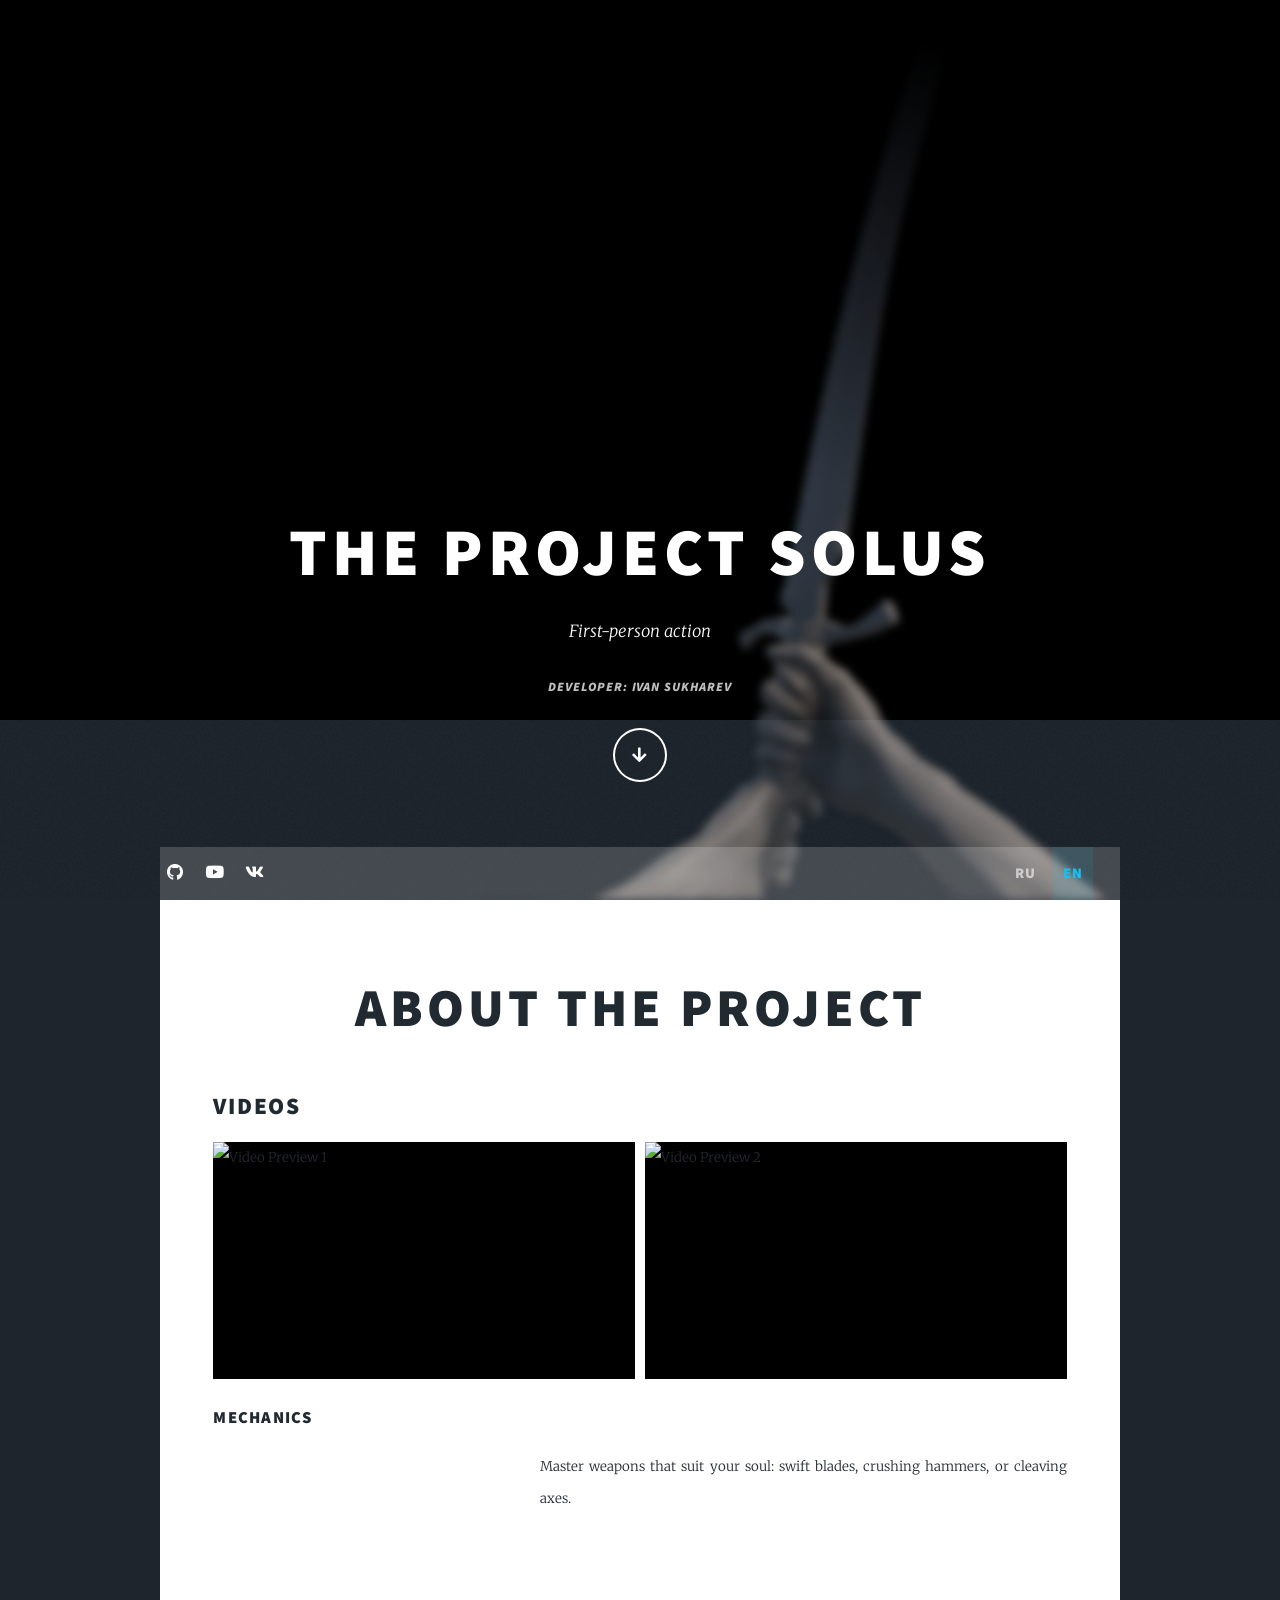
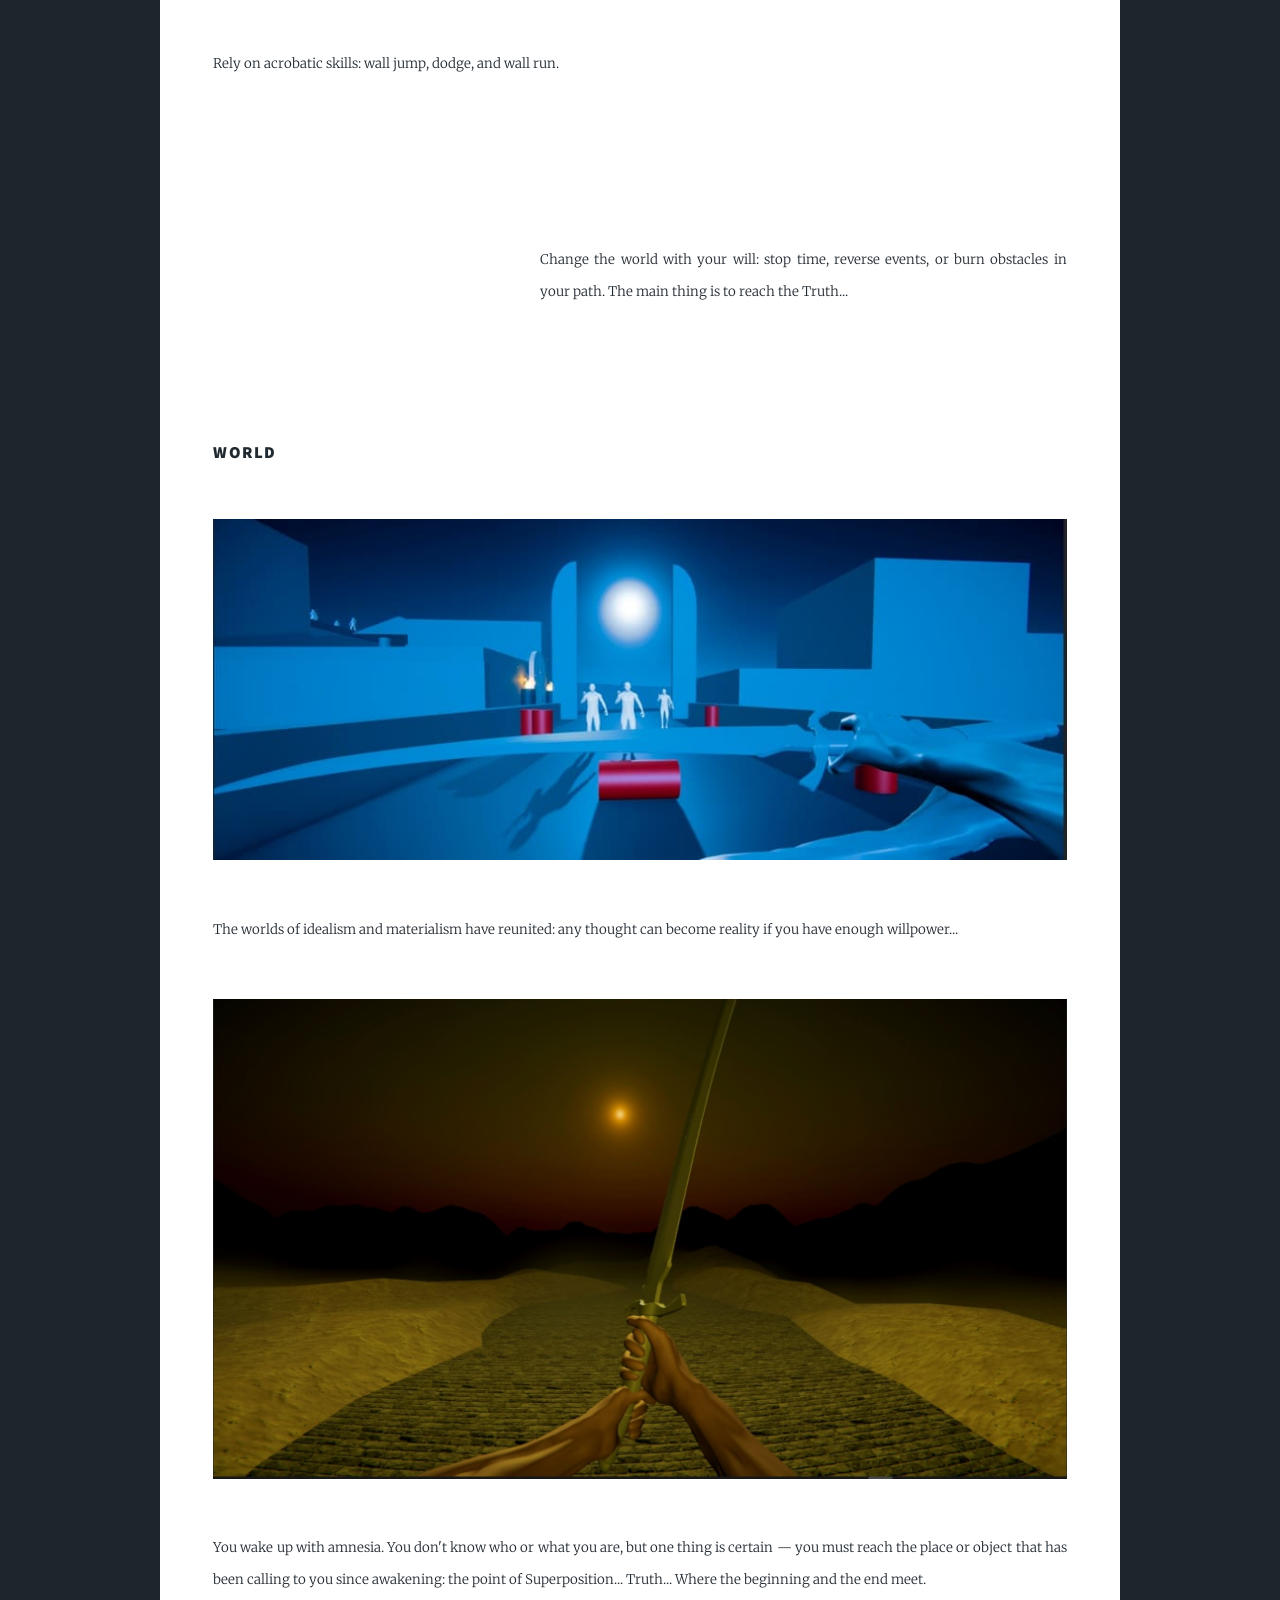
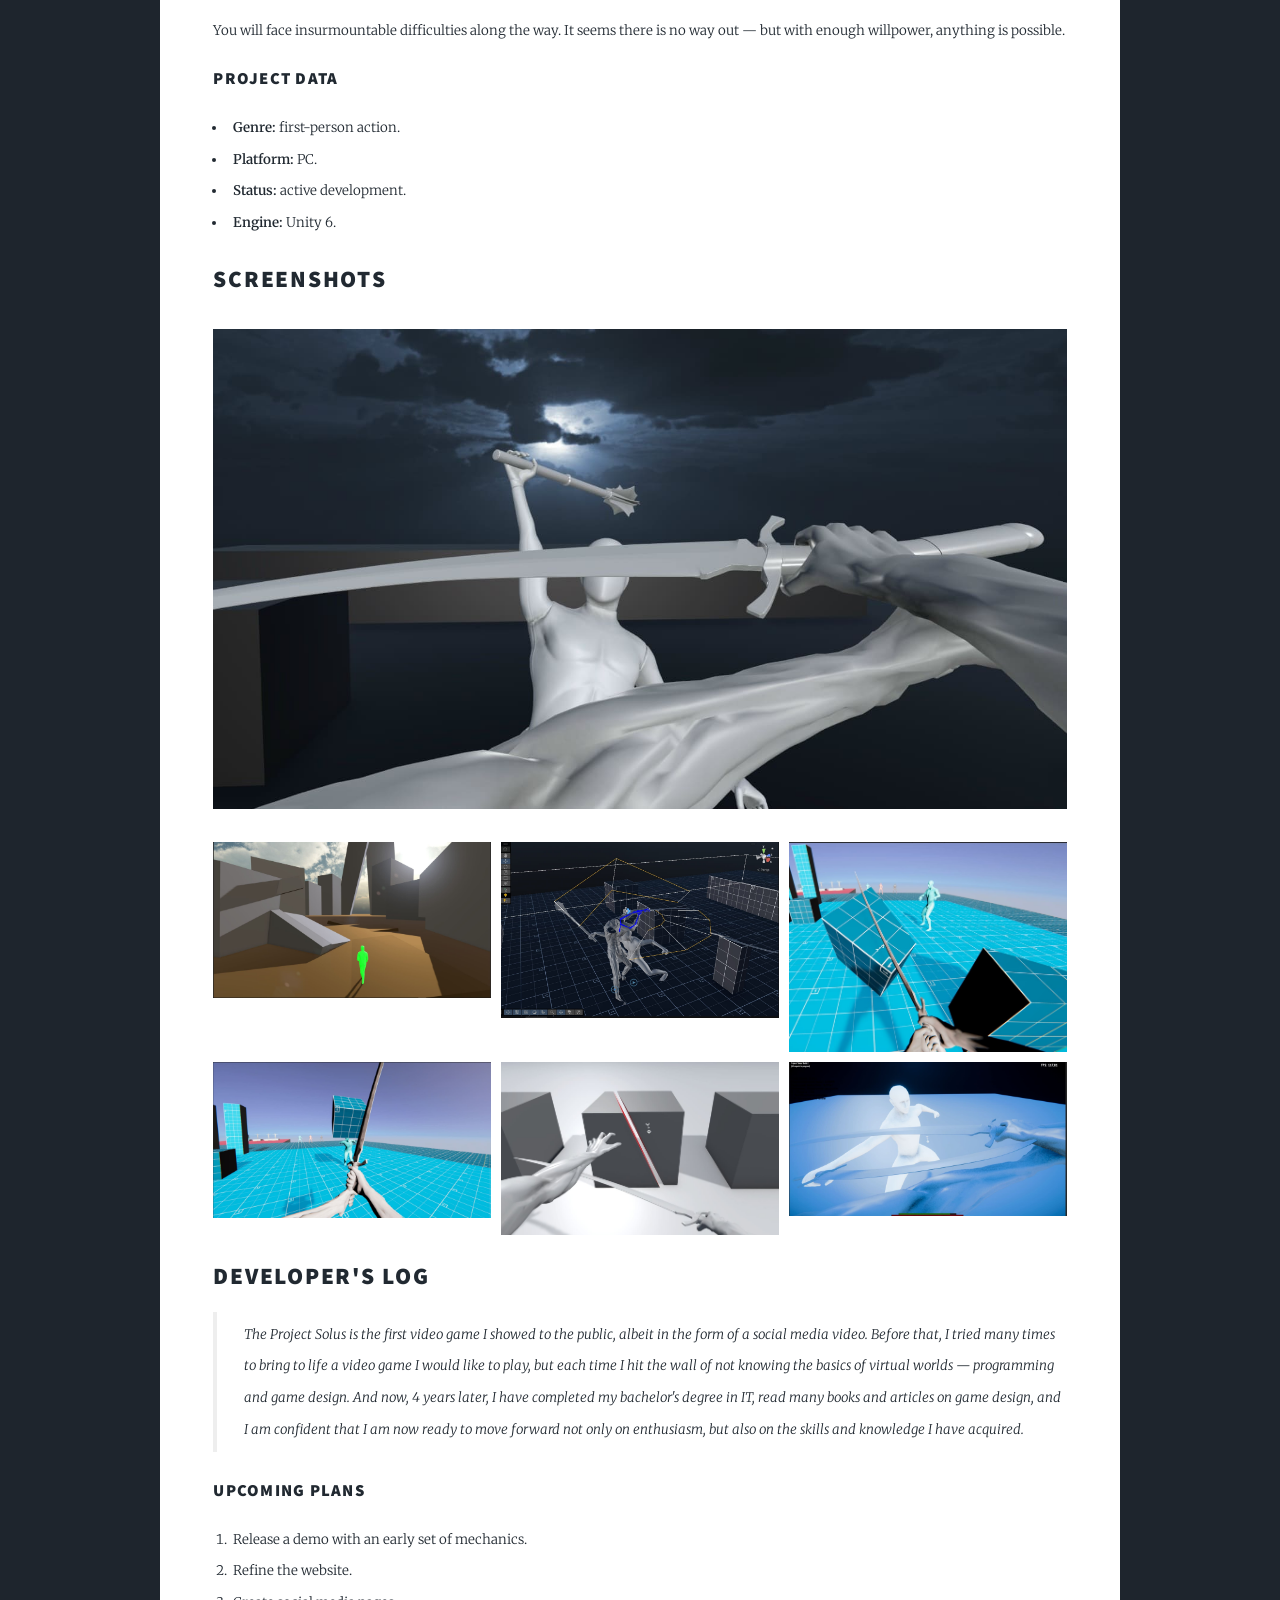
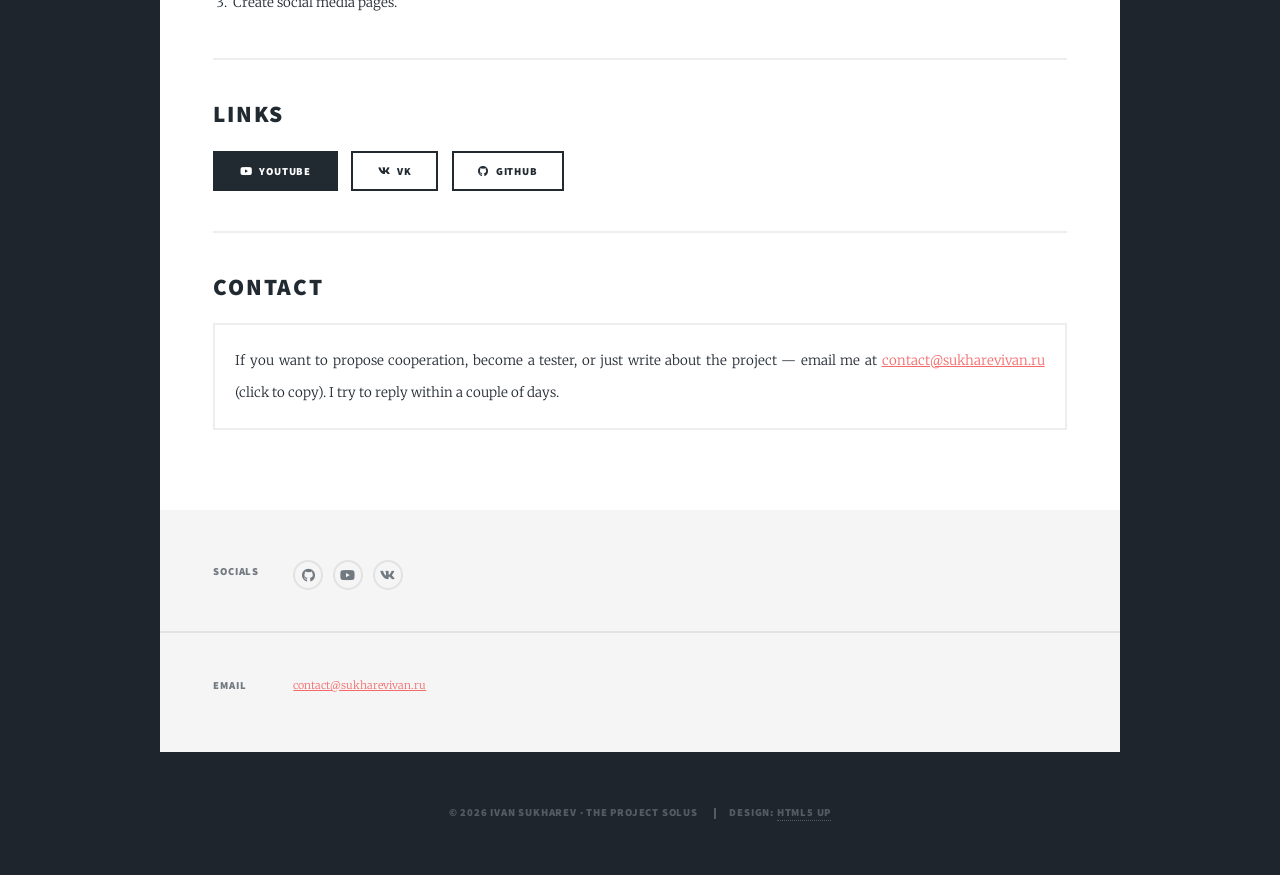
==== en/index.html @ 2378659e "Add RU/EN language support and fix favicon." ====
<!DOCTYPE HTML>
<html lang="en">
<head>
    <title>The Project Solus</title>
    <meta charset="utf-8" />
    <meta name="viewport" content="width=device-width, initial-scale=1" />
    
    <!-- SEO: Language Alternates -->
    <link rel="alternate" hreflang="ru" href="https://sukharevivan.ru/ru/" />
    <link rel="alternate" hreflang="en" href="https://sukharevivan.ru/en/" />
    <link rel="alternate" hreflang="x-default" href="https://sukharevivan.ru/en/" />
    
    <!-- Favicon -->
    <link rel="icon" type="image/x-icon" href="../assets/favicon/favicon.ico">
    <link rel="icon" type="image/svg+xml" href="../assets/favicon/favicon.svg">
    <link rel="icon" type="image/png" sizes="96x96" href="../assets/favicon/favicon-96x96.png">
    <link rel="apple-touch-icon" sizes="180x180" href="../assets/favicon/apple-touch-icon.png">
    <link rel="manifest" href="../assets/favicon/site.webmanifest">
    
    <!-- Stylesheets -->
    <link rel="stylesheet" href="../assets/css/fontawesome-all.min.css" />
    <link rel="stylesheet" href="../assets/css/main.css" />
    <link rel="stylesheet" href="../assets/css/custom.css" />
    
    <noscript><link rel="stylesheet" href="../assets/css/noscript.css" /></noscript>
</head>
<body class="is-preload">

    <div id="wrapper" class="fade-in">

        <!-- Viewmodel Layer -->
        <img src="../images/bg_hands.png" alt="Viewmodel" class="fixed-viewmodel" />

        <!-- Intro Section -->
        <div id="intro">
            <h1>The Project Solus</h1>
            <p>First-person action</p>
            <p class="author">Developer: Ivan Sukharev</p>
            <ul class="actions">
                <li><a href="#header" class="button icon solid solo fa-arrow-down scrolly"></a></li>
            </ul>
        </div>

        <!-- Header -->
        <header id="header">
            <a href="index.html" class="logo">The Project Solus</a>
        </header>

        <!-- Navigation -->
        <nav id="nav">
            <ul class="icons">
                <li><a href="https://github.com/IvanSukharev" class="icon brands fa-github" target="_blank" rel="noopener"><span class="label">GitHub</span></a></li>
                <li><a href="https://www.youtube.com/@SukharevGames" class="icon brands fa-youtube" target="_blank" rel="noopener"><span class="label">YouTube</span></a></li>
                <li><a href="https://vk.ru/sukharevgames" class="icon brands fa-vk" target="_blank" rel="noopener"><span class="label">VK</span></a></li>
            </ul>
            <!-- Language Switcher -->
            <ul class="lang-switcher">
                <li><a href="../ru/index.html" class="lang-btn">RU</a></li>
                <li><a href="#" class="lang-btn active">EN</a></li>
            </ul>
        </nav>

        <!-- Main Content -->
        <div id="main">
            <section class="post">
                <header class="major">
                    <h1>About the project</h1>
                </header>

                <h2>Videos</h2>
                <div class="box alt">
                    <div class="row gtr-50 gtr-uniform">
                        <div class="col-6">
                            <div class="video-preview" data-video-id="FlsVe-Tn-sE">
                                <img src="https://i.ytimg.com/vi/FlsVe-Tn-sE/maxresdefault.jpg" alt="Video Preview 1" loading="lazy" />
                            </div>
                        </div>
                        <div class="col-6">
                            <div class="video-preview" data-video-id="GSYMDe7hubo">
                                <img src="https://i.ytimg.com/vi/GSYMDe7hubo/maxresdefault.jpg" alt="Video Preview 2" loading="lazy" />
                            </div>
                        </div>
                    </div>
                </div>

                <h3>Mechanics</h3>
                <p>
                    <span class="image left video-mech">
                        <video autoplay loop muted playsinline preload="metadata">
                            <source src="../video/fight.mp4" type="video/mp4" />
                        </video>
                    </span>
                    Master weapons that suit your soul: swift blades, crushing hammers, or cleaving axes.
                </p>
                <p>
                    <span class="image right video-mech">
                        <video autoplay loop muted playsinline preload="metadata">
                            <source src="../video/jump.mp4" type="video/mp4" />
                        </video>
                    </span>
                    Rely on acrobatic skills: wall jump, dodge, and wall run.
                </p>
                <p>
                    <span class="image left video-mech">
                        <video autoplay loop muted playsinline preload="metadata">
                            <source src="../video/magic.mp4" type="video/mp4" />
                        </video>
                    </span>
                    Change the world with your will: stop time, reverse events, or burn obstacles in your path. The main thing is to reach the Truth...
                </p>

                <h3>World</h3>
                <span class="image main"><img src="../images/pic01.jpg" alt="Key Art" /></span>
                <p>The worlds of idealism and materialism have reunited: any thought can become reality if you have enough willpower...</p>
                <span class="image main"><img src="../images/pic10.jpg" alt="Key Art" /></span>
                <p>You wake up with amnesia. You don't know who or what you are, but one thing is certain — you must reach the place or object that has been calling to you since awakening: the point of Superposition... Truth... Where the beginning and the end meet.</p>
                <p>You will face insurmountable difficulties along the way. It seems there is no way out — but with enough willpower, anything is possible.</p>

                <h3>Project Data</h3>
                <ul class="alt">
                    <li><strong>Genre:</strong> first-person action.</li>
                    <li><strong>Platform:</strong> PC.</li>
                    <li><strong>Status:</strong> active development.</li>
                    <li><strong>Engine:</strong> Unity 6.</li>
                </ul>

                <h2>Screenshots</h2>
                <span class="image fit"><img src="../images/pic02.jpg" alt="Screenshot 1" loading="lazy" /></span>
                <div class="box alt">
                    <div class="row gtr-50 gtr-uniform">
                        <div class="col-4"><span class="image fit"><img src="../images/pic03.jpg" alt="Screenshot 2" loading="lazy" /></span></div>
                        <div class="col-4"><span class="image fit"><img src="../images/pic09.jpg" alt="Screenshot 3" loading="lazy" /></span></div>
                        <div class="col-4"><span class="image fit"><img src="../images/pic05.jpg" alt="Screenshot 4" loading="lazy" /></span></div>
                        <div class="col-4"><span class="image fit"><img src="../images/pic06.jpg" alt="Screenshot 5" loading="lazy" /></span></div>
                        <div class="col-4"><span class="image fit"><img src="../images/pic07.jpg" alt="Screenshot 6" loading="lazy" /></span></div>
                        <div class="col-4"><span class="image fit"><img src="../images/pic08.jpg" alt="Screenshot 7" loading="lazy" /></span></div>
                    </div>
                </div>

                <h2>Developer's Log</h2>
                <blockquote>The Project Solus is the first video game I showed to the public, albeit in the form of a social media video. Before that, I tried many times to bring to life a video game I would like to play, but each time I hit the wall of not knowing the basics of virtual worlds — programming and game design. And now, 4 years later, I have completed my bachelor's degree in IT, read many books and articles on game design, and I am confident that I am now ready to move forward not only on enthusiasm, but also on the skills and knowledge I have acquired.</blockquote>

                <h3>Upcoming Plans</h3>
                <ol>
                    <li>Release a demo with an early set of mechanics.</li>
                    <li>Refine the website.</li>
                    <li>Create social media pages.</li>
                </ol>

                <hr />
                <h2>Links</h2>
                <ul class="actions">
                    <li><a href="https://www.youtube.com/@SukharevGames" class="button primary icon brands fa-youtube" target="_blank" rel="noopener">YouTube</a></li>
                    <li><a href="https://vk.ru/sukharevgames" class="button icon brands fa-vk" target="_blank" rel="noopener">VK</a></li>
                    <li><a href="https://github.com/IvanSukharev" class="button icon brands fa-github" target="_blank" rel="noopener">GitHub</a></li>
                </ul>

                <hr />
                <h2>Contact</h2>
                <div class="box">
                    <p>If you want to propose cooperation, become a tester, or just write about the project — email me at <span class="copy-email" data-email="contact@sukharevivan.ru">contact@sukharevivan.ru</span> (click to copy). I try to reply within a couple of days.</p>
                </div>
            </section>
        </div>

        <!-- Footer -->
        <footer id="footer">
            <section class="split contact">
                <section class="alt">
                    <h3>Socials</h3>
                    <ul class="icons alt">
                        <li><a href="https://github.com/IvanSukharev" class="icon brands alt fa-github" target="_blank" rel="noopener"><span class="label">GitHub</span></a></li>
                        <li><a href="https://www.youtube.com/@SukharevGames" class="icon brands alt fa-youtube" target="_blank" rel="noopener"><span class="label">YouTube</span></a></li>
                        <li><a href="https://vk.ru/sukharevgames" class="icon brands alt fa-vk" target="_blank" rel="noopener"><span class="label">VK</span></a></li>
                    </ul>
                </section>
                <section>
                    <h3>Email</h3>
                    <p><span class="copy-email" data-email="contact@sukharevivan.ru">contact@sukharevivan.ru</span></p>
                </section>
            </section>
        </footer>

        <!-- Copyright -->
        <div id="copyright">
            <ul class="menu">
                <li>&copy; 2026 Ivan Sukharev · The Project Solus</li>
                <li>Design: <a href="https://html5up.net">HTML5 UP</a></li>
            </ul>
        </div>

    </div>

    <!-- Scripts -->
    <script src="../assets/js/jquery.min.js"></script>
    <script src="../assets/js/jquery.scrollex.min.js"></script>
    <script src="../assets/js/jquery.scrolly.min.js"></script>
    <script src="../assets/js/browser.min.js"></script>
    <script src="../assets/js/jquery.dropotron.min.js"></script>
    <script src="../assets/js/breakpoints.min.js"></script>
    <script src="../assets/js/util.js"></script>
    <script src="../assets/js/main.js"></script>
    <script src="../assets/js/custom.js"></script>
</body>
</html>
---- assets/css/main.css ----
@import url(fontawesome-all.min.css);
@import url("https://fonts.googleapis.com/css?family=Merriweather:300,700,300italic,700italic|Source+Sans+Pro:900");

/*
	Massively by HTML5 UP
	html5up.net | @ajlkn
	Free for personal and commercial use under the CCA 3.0 license (html5up.net/license)
*/

html, body, div, span, applet, object,
iframe, h1, h2, h3, h4, h5, h6, p, blockquote,
pre, a, abbr, acronym, address, big, cite,
code, del, dfn, em, img, ins, kbd, q, s, samp,
small, strike, strong, sub, sup, tt, var, b,
u, i, center, dl, dt, dd, ol, ul, li, fieldset,
form, label, legend, table, caption, tbody,
tfoot, thead, tr, th, td, article, aside,
canvas, details, embed, figure, figcaption,
footer, header, hgroup, menu, nav, output, ruby,
section, summary, time, mark, audio, video {
	margin: 0;
	padding: 0;
	border: 0;
	font-size: 100%;
	font: inherit;
	vertical-align: baseline;}

article, aside, details, figcaption, figure,
footer, header, hgroup, menu, nav, section {
	display: block;}

body {
	line-height: 1;
}

ol, ul {
	list-style: none;
}

blockquote, q {
	quotes: none;
}

	blockquote:before, blockquote:after, q:before, q:after {
		content: '';
		content: none;
	}

table {
	border-collapse: collapse;
	border-spacing: 0;
}

body {
	-webkit-text-size-adjust: none;
}

mark {
	background-color: transparent;
	color: inherit;
}

input::-moz-focus-inner {
	border: 0;
	padding: 0;
}

input, select, textarea {
	-moz-appearance: none;
	-webkit-appearance: none;
	-ms-appearance: none;
	appearance: none;
}

/* Basic */

	@-ms-viewport {
		width: device-width;
	}

	body {
		-ms-overflow-style: scrollbar;
	}

	@media screen and (max-width: 480px) {

		html, body {
			min-width: 320px;
		}

	}

	html {
		box-sizing: border-box;
	}

	*, *:before, *:after {
		box-sizing: inherit;
	}

	body {
		background-color: #1e252d;
	}

		body.is-preload *, body.is-preload *:before, body.is-preload *:after {
			-moz-animation: none !important;
			-webkit-animation: none !important;
			-ms-animation: none !important;
			animation: none !important;
			-moz-transition: none !important;
			-webkit-transition: none !important;
			-ms-transition: none !important;
			transition: none !important;
		}

/* Type */

	html {
		font-size: 16pt;
	}

		@media screen and (max-width: 1680px) {

			html {
				font-size: 12pt;
			}

		}

		@media screen and (max-width: 1280px) {

			html {
				font-size: 11pt;
			}

		}

		@media screen and (max-width: 360px) {

			html {
				font-size: 10pt;
			}

		}

	body {
		color: #212931;
	}

	body, input, select, textarea {
		font-family: "Merriweather", Georgia, serif;
		font-weight: 300;
		font-size: 1rem;
		line-height: 2.375;
	}

	a {
		-moz-transition: color 0.2s ease-in-out, background-color 0.2s ease-in-out, border-color 0.2s ease-in-out, box-shadow 0.2s ease-in-out;
		-webkit-transition: color 0.2s ease-in-out, background-color 0.2s ease-in-out, border-color 0.2s ease-in-out, box-shadow 0.2s ease-in-out;
		-ms-transition: color 0.2s ease-in-out, background-color 0.2s ease-in-out, border-color 0.2s ease-in-out, box-shadow 0.2s ease-in-out;
		transition: color 0.2s ease-in-out, background-color 0.2s ease-in-out, border-color 0.2s ease-in-out, box-shadow 0.2s ease-in-out;
		border-bottom: dotted 1px;
		text-decoration: none;
	}

		a:hover {
			border-bottom-color: transparent;
		}

	strong, b {
		font-weight: 600;
	}

	em, i {
		font-style: italic;
	}

	p {
		text-align: justify;
		margin: 0 0 2rem 0;
	}

	h1, h2, h3, h4, h5, h6 {
		font-family: "Source Sans Pro", Helvetica, sans-serif;
		font-weight: 900;
		line-height: 1.5;
		letter-spacing: 0.075em;
		text-transform: uppercase;
		margin: 0 0 1rem 0;
	}

		h1 a, h2 a, h3 a, h4 a, h5 a, h6 a {
			border-bottom: 0;
			color: inherit;
			text-decoration: none;
		}

	h1 {
		font-size: 4rem;
		line-height: 1.1;
		margin: 0 0 2rem 0;
	}

	h2 {
		font-size: 1.75rem;
		line-height: 1.3;
		margin: 0 0 1.5rem 0;
	}

	h3 {
		font-size: 1.25rem;
		margin: 0 0 1.5rem 0;
	}

	h4 {
		font-size: 1rem;
	}

	h5 {
		font-size: 0.9rem;
	}

	h6 {
		font-size: 0.8rem;
	}

	sub {
		font-size: 0.8rem;
		position: relative;
		top: 0.5rem;
	}

	sup {
		font-size: 0.8rem;
		position: relative;
		top: -0.5rem;
	}

	blockquote {
		border-left: solid 4px;
		font-style: italic;
		margin: 0 0 2rem 0;
		padding: 0.5rem 0 0.5rem 2rem;
	}

	code {
		border: solid 2px;
		font-family: "Courier New", monospace;
		font-size: 0.9rem;
		margin: 0 0.25rem;
		padding: 0.25rem 0.65rem;
	}

	pre {
		-webkit-overflow-scrolling: touch;
		font-family: "Courier New", monospace;
		font-size: 0.9rem;
		margin: 0 0 2rem 0;
	}

		pre code {
			display: block;
			line-height: 1.75;
			padding: 1rem 1.5rem;
			overflow-x: auto;
		}

	hr {
		border: 0;
		border-bottom: solid 2px;
		margin: 3rem 0;
	}

		hr.major {
			margin: 5rem 0;
		}

	.align-left {
		text-align: left;
	}

	.align-center {
		text-align: center;
	}

	.align-right {
		text-align: right;
	}

	input, select, textarea {
		color: #212931;
	}

	a {
		color: #212931;
		border-bottom-color: rgba(33, 41, 49, 0.5);
	}

		a:hover {
			border-bottom-color: transparent;
			color: #18bfef !important;
		}

	strong, b {
		color: #212931;
	}

	h1, h2, h3, h4, h5, h6 {
		color: #212931;
	}

	blockquote {
		border-left-color: #eeeeee;
	}

	code {
		background: rgba(220, 220, 220, 0.25);
		border-color: #eeeeee;
	}

	hr {
		border-bottom-color: #eeeeee;
	}

/* Row */

	.row {
		display: flex;
		flex-wrap: wrap;
		box-sizing: border-box;
		align-items: stretch;
	}

		.row > * {
			box-sizing: border-box;
		}

		.row.gtr-uniform > * > :last-child {
			margin-bottom: 0;
		}

		.row.aln-left {
			justify-content: flex-start;
		}

		.row.aln-center {
			justify-content: center;
		}

		.row.aln-right {
			justify-content: flex-end;
		}

		.row.aln-top {
			align-items: flex-start;
		}

		.row.aln-middle {
			align-items: center;
		}

		.row.aln-bottom {
			align-items: flex-end;
		}

		.row > .imp {
			order: -1;
		}

		.row > .col-1 {
			width: 8.33333%;
		}

		.row > .off-1 {
			margin-left: 8.33333%;
		}

		.row > .col-2 {
			width: 16.66667%;
		}

		.row > .off-2 {
			margin-left: 16.66667%;
		}

		.row > .col-3 {
			width: 25%;
		}

		.row > .off-3 {
			margin-left: 25%;
		}

		.row > .col-4 {
			width: 33.33333%;
		}

		.row > .off-4 {
			margin-left: 33.33333%;
		}

		.row > .col-5 {
			width: 41.66667%;
		}

		.row > .off-5 {
			margin-left: 41.66667%;
		}

		.row > .col-6 {
			width: 50%;
		}

		.row > .off-6 {
			margin-left: 50%;
		}

		.row > .col-7 {
			width: 58.33333%;
		}

		.row > .off-7 {
			margin-left: 58.33333%;
		}

		.row > .col-8 {
			width: 66.66667%;
		}

		.row > .off-8 {
			margin-left: 66.66667%;
		}

		.row > .col-9 {
			width: 75%;
		}

		.row > .off-9 {
			margin-left: 75%;
		}

		.row > .col-10 {
			width: 83.33333%;
		}

		.row > .off-10 {
			margin-left: 83.33333%;
		}

		.row > .col-11 {
			width: 91.66667%;
		}

		.row > .off-11 {
			margin-left: 91.66667%;
		}

		.row > .col-12 {
			width: 100%;
		}

		.row > .off-12 {
			margin-left: 100%;
		}

		.row.gtr-0 {
			margin-top: 0;
			margin-left: 0rem;
		}

			.row.gtr-0 > * {
				padding: 0 0 0 0rem;
			}

			.row.gtr-0.gtr-uniform {
				margin-top: 0rem;
			}

				.row.gtr-0.gtr-uniform > * {
					padding-top: 0rem;
				}

		.row.gtr-25 {
			margin-top: 0;
			margin-left: -0.375rem;
		}

			.row.gtr-25 > * {
				padding: 0 0 0 0.375rem;
			}

			.row.gtr-25.gtr-uniform {
				margin-top: -0.375rem;
			}

				.row.gtr-25.gtr-uniform > * {
					padding-top: 0.375rem;
				}

		.row.gtr-50 {
			margin-top: 0;
			margin-left: -0.75rem;
		}

			.row.gtr-50 > * {
				padding: 0 0 0 0.75rem;
			}

			.row.gtr-50.gtr-uniform {
				margin-top: -0.75rem;
			}

				.row.gtr-50.gtr-uniform > * {
					padding-top: 0.75rem;
				}

		.row {
			margin-top: 0;
			margin-left: -1.5rem;
		}

			.row > * {
				padding: 0 0 0 1.5rem;
			}

			.row.gtr-uniform {
				margin-top: -1.5rem;
			}

				.row.gtr-uniform > * {
					padding-top: 1.5rem;
				}

		.row.gtr-150 {
			margin-top: 0;
			margin-left: -2.25rem;
		}

			.row.gtr-150 > * {
				padding: 0 0 0 2.25rem;
			}

			.row.gtr-150.gtr-uniform {
				margin-top: -2.25rem;
			}

				.row.gtr-150.gtr-uniform > * {
					padding-top: 2.25rem;
				}

		.row.gtr-200 {
			margin-top: 0;
			margin-left: -3rem;
		}

			.row.gtr-200 > * {
				padding: 0 0 0 3rem;
			}

			.row.gtr-200.gtr-uniform {
				margin-top: -3rem;
			}

				.row.gtr-200.gtr-uniform > * {
					padding-top: 3rem;
				}

		@media screen and (max-width: 1680px) {

			.row {
				display: flex;
				flex-wrap: wrap;
				box-sizing: border-box;
				align-items: stretch;
			}

				.row > * {
					box-sizing: border-box;
				}

				.row.gtr-uniform > * > :last-child {
					margin-bottom: 0;
				}

				.row.aln-left {
					justify-content: flex-start;
				}

				.row.aln-center {
					justify-content: center;
				}

				.row.aln-right {
					justify-content: flex-end;
				}

				.row.aln-top {
					align-items: flex-start;
				}

				.row.aln-middle {
					align-items: center;
				}

				.row.aln-bottom {
					align-items: flex-end;
				}

				.row > .imp-xlarge {
					order: -1;
				}

				.row > .col-1-xlarge {
					width: 8.33333%;
				}

				.row > .off-1-xlarge {
					margin-left: 8.33333%;
				}

				.row > .col-2-xlarge {
					width: 16.66667%;
				}

				.row > .off-2-xlarge {
					margin-left: 16.66667%;
				}

				.row > .col-3-xlarge {
					width: 25%;
				}

				.row > .off-3-xlarge {
					margin-left: 25%;
				}

				.row > .col-4-xlarge {
					width: 33.33333%;
				}

				.row > .off-4-xlarge {
					margin-left: 33.33333%;
				}

				.row > .col-5-xlarge {
					width: 41.66667%;
				}

				.row > .off-5-xlarge {
					margin-left: 41.66667%;
				}

				.row > .col-6-xlarge {
					width: 50%;
				}

				.row > .off-6-xlarge {
					margin-left: 50%;
				}

				.row > .col-7-xlarge {
					width: 58.33333%;
				}

				.row > .off-7-xlarge {
					margin-left: 58.33333%;
				}

				.row > .col-8-xlarge {
					width: 66.66667%;
				}

				.row > .off-8-xlarge {
					margin-left: 66.66667%;
				}

				.row > .col-9-xlarge {
					width: 75%;
				}

				.row > .off-9-xlarge {
					margin-left: 75%;
				}

				.row > .col-10-xlarge {
					width: 83.33333%;
				}

				.row > .off-10-xlarge {
					margin-left: 83.33333%;
				}

				.row > .col-11-xlarge {
					width: 91.66667%;
				}

				.row > .off-11-xlarge {
					margin-left: 91.66667%;
				}

				.row > .col-12-xlarge {
					width: 100%;
				}

				.row > .off-12-xlarge {
					margin-left: 100%;
				}

				.row.gtr-0 {
					margin-top: 0;
					margin-left: 0rem;
				}

					.row.gtr-0 > * {
						padding: 0 0 0 0rem;
					}

					.row.gtr-0.gtr-uniform {
						margin-top: 0rem;
					}

						.row.gtr-0.gtr-uniform > * {
							padding-top: 0rem;
						}

				.row.gtr-25 {
					margin-top: 0;
					margin-left: -0.375rem;
				}

					.row.gtr-25 > * {
						padding: 0 0 0 0.375rem;
					}

					.row.gtr-25.gtr-uniform {
						margin-top: -0.375rem;
					}

						.row.gtr-25.gtr-uniform > * {
							padding-top: 0.375rem;
						}

				.row.gtr-50 {
					margin-top: 0;
					margin-left: -0.75rem;
				}

					.row.gtr-50 > * {
						padding: 0 0 0 0.75rem;
					}

					.row.gtr-50.gtr-uniform {
						margin-top: -0.75rem;
					}

						.row.gtr-50.gtr-uniform > * {
							padding-top: 0.75rem;
						}

				.row {
					margin-top: 0;
					margin-left: -1.5rem;
				}

					.row > * {
						padding: 0 0 0 1.5rem;
					}

					.row.gtr-uniform {
						margin-top: -1.5rem;
					}

						.row.gtr-uniform > * {
							padding-top: 1.5rem;
						}

				.row.gtr-150 {
					margin-top: 0;
					margin-left: -2.25rem;
				}

					.row.gtr-150 > * {
						padding: 0 0 0 2.25rem;
					}

					.row.gtr-150.gtr-uniform {
						margin-top: -2.25rem;
					}

						.row.gtr-150.gtr-uniform > * {
							padding-top: 2.25rem;
						}

				.row.gtr-200 {
					margin-top: 0;
					margin-left: -3rem;
				}

					.row.gtr-200 > * {
						padding: 0 0 0 3rem;
					}

					.row.gtr-200.gtr-uniform {
						margin-top: -3rem;
					}

						.row.gtr-200.gtr-uniform > * {
							padding-top: 3rem;
						}

		}

		@media screen and (max-width: 1280px) {

			.row {
				display: flex;
				flex-wrap: wrap;
				box-sizing: border-box;
				align-items: stretch;
			}

				.row > * {
					box-sizing: border-box;
				}

				.row.gtr-uniform > * > :last-child {
					margin-bottom: 0;
				}

				.row.aln-left {
					justify-content: flex-start;
				}

				.row.aln-center {
					justify-content: center;
				}

				.row.aln-right {
					justify-content: flex-end;
				}

				.row.aln-top {
					align-items: flex-start;
				}

				.row.aln-middle {
					align-items: center;
				}

				.row.aln-bottom {
					align-items: flex-end;
				}

				.row > .imp-large {
					order: -1;
				}

				.row > .col-1-large {
					width: 8.33333%;
				}

				.row > .off-1-large {
					margin-left: 8.33333%;
				}

				.row > .col-2-large {
					width: 16.66667%;
				}

				.row > .off-2-large {
					margin-left: 16.66667%;
				}

				.row > .col-3-large {
					width: 25%;
				}

				.row > .off-3-large {
					margin-left: 25%;
				}

				.row > .col-4-large {
					width: 33.33333%;
				}

				.row > .off-4-large {
					margin-left: 33.33333%;
				}

				.row > .col-5-large {
					width: 41.66667%;
				}

				.row > .off-5-large {
					margin-left: 41.66667%;
				}

				.row > .col-6-large {
					width: 50%;
				}

				.row > .off-6-large {
					margin-left: 50%;
				}

				.row > .col-7-large {
					width: 58.33333%;
				}

				.row > .off-7-large {
					margin-left: 58.33333%;
				}

				.row > .col-8-large {
					width: 66.66667%;
				}

				.row > .off-8-large {
					margin-left: 66.66667%;
				}

				.row > .col-9-large {
					width: 75%;
				}

				.row > .off-9-large {
					margin-left: 75%;
				}

				.row > .col-10-large {
					width: 83.33333%;
				}

				.row > .off-10-large {
					margin-left: 83.33333%;
				}

				.row > .col-11-large {
					width: 91.66667%;
				}

				.row > .off-11-large {
					margin-left: 91.66667%;
				}

				.row > .col-12-large {
					width: 100%;
				}

				.row > .off-12-large {
					margin-left: 100%;
				}

				.row.gtr-0 {
					margin-top: 0;
					margin-left: 0rem;
				}

					.row.gtr-0 > * {
						padding: 0 0 0 0rem;
					}

					.row.gtr-0.gtr-uniform {
						margin-top: 0rem;
					}

						.row.gtr-0.gtr-uniform > * {
							padding-top: 0rem;
						}

				.row.gtr-25 {
					margin-top: 0;
					margin-left: -0.375rem;
				}

					.row.gtr-25 > * {
						padding: 0 0 0 0.375rem;
					}

					.row.gtr-25.gtr-uniform {
						margin-top: -0.375rem;
					}

						.row.gtr-25.gtr-uniform > * {
							padding-top: 0.375rem;
						}

				.row.gtr-50 {
					margin-top: 0;
					margin-left: -0.75rem;
				}

					.row.gtr-50 > * {
						padding: 0 0 0 0.75rem;
					}

					.row.gtr-50.gtr-uniform {
						margin-top: -0.75rem;
					}

						.row.gtr-50.gtr-uniform > * {
							padding-top: 0.75rem;
						}

				.row {
					margin-top: 0;
					margin-left: -1.5rem;
				}

					.row > * {
						padding: 0 0 0 1.5rem;
					}

					.row.gtr-uniform {
						margin-top: -1.5rem;
					}

						.row.gtr-uniform > * {
							padding-top: 1.5rem;
						}

				.row.gtr-150 {
					margin-top: 0;
					margin-left: -2.25rem;
				}

					.row.gtr-150 > * {
						padding: 0 0 0 2.25rem;
					}

					.row.gtr-150.gtr-uniform {
						margin-top: -2.25rem;
					}

						.row.gtr-150.gtr-uniform > * {
							padding-top: 2.25rem;
						}

				.row.gtr-200 {
					margin-top: 0;
					margin-left: -3rem;
				}

					.row.gtr-200 > * {
						padding: 0 0 0 3rem;
					}

					.row.gtr-200.gtr-uniform {
						margin-top: -3rem;
					}

						.row.gtr-200.gtr-uniform > * {
							padding-top: 3rem;
						}

		}

		@media screen and (max-width: 980px) {

			.row {
				display: flex;
				flex-wrap: wrap;
				box-sizing: border-box;
				align-items: stretch;
			}

				.row > * {
					box-sizing: border-box;
				}

				.row.gtr-uniform > * > :last-child {
					margin-bottom: 0;
				}

				.row.aln-left {
					justify-content: flex-start;
				}

				.row.aln-center {
					justify-content: center;
				}

				.row.aln-right {
					justify-content: flex-end;
				}

				.row.aln-top {
					align-items: flex-start;
				}

				.row.aln-middle {
					align-items: center;
				}

				.row.aln-bottom {
					align-items: flex-end;
				}

				.row > .imp-medium {
					order: -1;
				}

				.row > .col-1-medium {
					width: 8.33333%;
				}

				.row > .off-1-medium {
					margin-left: 8.33333%;
				}

				.row > .col-2-medium {
					width: 16.66667%;
				}

				.row > .off-2-medium {
					margin-left: 16.66667%;
				}

				.row > .col-3-medium {
					width: 25%;
				}

				.row > .off-3-medium {
					margin-left: 25%;
				}

				.row > .col-4-medium {
					width: 33.33333%;
				}

				.row > .off-4-medium {
					margin-left: 33.33333%;
				}

				.row > .col-5-medium {
					width: 41.66667%;
				}

				.row > .off-5-medium {
					margin-left: 41.66667%;
				}

				.row > .col-6-medium {
					width: 50%;
				}

				.row > .off-6-medium {
					margin-left: 50%;
				}

				.row > .col-7-medium {
					width: 58.33333%;
				}

				.row > .off-7-medium {
					margin-left: 58.33333%;
				}

				.row > .col-8-medium {
					width: 66.66667%;
				}

				.row > .off-8-medium {
					margin-left: 66.66667%;
				}

				.row > .col-9-medium {
					width: 75%;
				}

				.row > .off-9-medium {
					margin-left: 75%;
				}

				.row > .col-10-medium {
					width: 83.33333%;
				}

				.row > .off-10-medium {
					margin-left: 83.33333%;
				}

				.row > .col-11-medium {
					width: 91.66667%;
				}

				.row > .off-11-medium {
					margin-left: 91.66667%;
				}

				.row > .col-12-medium {
					width: 100%;
				}

				.row > .off-12-medium {
					margin-left: 100%;
				}

				.row.gtr-0 {
					margin-top: 0;
					margin-left: 0rem;
				}

					.row.gtr-0 > * {
						padding: 0 0 0 0rem;
					}

					.row.gtr-0.gtr-uniform {
						margin-top: 0rem;
					}

						.row.gtr-0.gtr-uniform > * {
							padding-top: 0rem;
						}

				.row.gtr-25 {
					margin-top: 0;
					margin-left: -0.375rem;
				}

					.row.gtr-25 > * {
						padding: 0 0 0 0.375rem;
					}

					.row.gtr-25.gtr-uniform {
						margin-top: -0.375rem;
					}

						.row.gtr-25.gtr-uniform > * {
							padding-top: 0.375rem;
						}

				.row.gtr-50 {
					margin-top: 0;
					margin-left: -0.75rem;
				}

					.row.gtr-50 > * {
						padding: 0 0 0 0.75rem;
					}

					.row.gtr-50.gtr-uniform {
						margin-top: -0.75rem;
					}

						.row.gtr-50.gtr-uniform > * {
							padding-top: 0.75rem;
						}

				.row {
					margin-top: 0;
					margin-left: -1.5rem;
				}

					.row > * {
						padding: 0 0 0 1.5rem;
					}

					.row.gtr-uniform {
						margin-top: -1.5rem;
					}

						.row.gtr-uniform > * {
							padding-top: 1.5rem;
						}

				.row.gtr-150 {
					margin-top: 0;
					margin-left: -2.25rem;
				}

					.row.gtr-150 > * {
						padding: 0 0 0 2.25rem;
					}

					.row.gtr-150.gtr-uniform {
						margin-top: -2.25rem;
					}

						.row.gtr-150.gtr-uniform > * {
							padding-top: 2.25rem;
						}

				.row.gtr-200 {
					margin-top: 0;
					margin-left: -3rem;
				}

					.row.gtr-200 > * {
						padding: 0 0 0 3rem;
					}

					.row.gtr-200.gtr-uniform {
						margin-top: -3rem;
					}

						.row.gtr-200.gtr-uniform > * {
							padding-top: 3rem;
						}

		}

		@media screen and (max-width: 736px) {

			.row {
				display: flex;
				flex-wrap: wrap;
				box-sizing: border-box;
				align-items: stretch;
			}

				.row > * {
					box-sizing: border-box;
				}

				.row.gtr-uniform > * > :last-child {
					margin-bottom: 0;
				}

				.row.aln-left {
					justify-content: flex-start;
				}

				.row.aln-center {
					justify-content: center;
				}

				.row.aln-right {
					justify-content: flex-end;
				}

				.row.aln-top {
					align-items: flex-start;
				}

				.row.aln-middle {
					align-items: center;
				}

				.row.aln-bottom {
					align-items: flex-end;
				}

				.row > .imp-small {
					order: -1;
				}

				.row > .col-1-small {
					width: 8.33333%;
				}

				.row > .off-1-small {
					margin-left: 8.33333%;
				}

				.row > .col-2-small {
					width: 16.66667%;
				}

				.row > .off-2-small {
					margin-left: 16.66667%;
				}

				.row > .col-3-small {
					width: 25%;
				}

				.row > .off-3-small {
					margin-left: 25%;
				}

				.row > .col-4-small {
					width: 33.33333%;
				}

				.row > .off-4-small {
					margin-left: 33.33333%;
				}

				.row > .col-5-small {
					width: 41.66667%;
				}

				.row > .off-5-small {
					margin-left: 41.66667%;
				}

				.row > .col-6-small {
					width: 50%;
				}

				.row > .off-6-small {
					margin-left: 50%;
				}

				.row > .col-7-small {
					width: 58.33333%;
				}

				.row > .off-7-small {
					margin-left: 58.33333%;
				}

				.row > .col-8-small {
					width: 66.66667%;
				}

				.row > .off-8-small {
					margin-left: 66.66667%;
				}

				.row > .col-9-small {
					width: 75%;
				}

				.row > .off-9-small {
					margin-left: 75%;
				}

				.row > .col-10-small {
					width: 83.33333%;
				}

				.row > .off-10-small {
					margin-left: 83.33333%;
				}

				.row > .col-11-small {
					width: 91.66667%;
				}

				.row > .off-11-small {
					margin-left: 91.66667%;
				}

				.row > .col-12-small {
					width: 100%;
				}

				.row > .off-12-small {
					margin-left: 100%;
				}

				.row.gtr-0 {
					margin-top: 0;
					margin-left: 0rem;
				}

					.row.gtr-0 > * {
						padding: 0 0 0 0rem;
					}

					.row.gtr-0.gtr-uniform {
						margin-top: 0rem;
					}

						.row.gtr-0.gtr-uniform > * {
							padding-top: 0rem;
						}

				.row.gtr-25 {
					margin-top: 0;
					margin-left: -0.375rem;
				}

					.row.gtr-25 > * {
						padding: 0 0 0 0.375rem;
					}

					.row.gtr-25.gtr-uniform {
						margin-top: -0.375rem;
					}

						.row.gtr-25.gtr-uniform > * {
							padding-top: 0.375rem;
						}

				.row.gtr-50 {
					margin-top: 0;
					margin-left: -0.75rem;
				}

					.row.gtr-50 > * {
						padding: 0 0 0 0.75rem;
					}

					.row.gtr-50.gtr-uniform {
						margin-top: -0.75rem;
					}

						.row.gtr-50.gtr-uniform > * {
							padding-top: 0.75rem;
						}

				.row {
					margin-top: 0;
					margin-left: -1.5rem;
				}

					.row > * {
						padding: 0 0 0 1.5rem;
					}

					.row.gtr-uniform {
						margin-top: -1.5rem;
					}

						.row.gtr-uniform > * {
							padding-top: 1.5rem;
						}

				.row.gtr-150 {
					margin-top: 0;
					margin-left: -2.25rem;
				}

					.row.gtr-150 > * {
						padding: 0 0 0 2.25rem;
					}

					.row.gtr-150.gtr-uniform {
						margin-top: -2.25rem;
					}

						.row.gtr-150.gtr-uniform > * {
							padding-top: 2.25rem;
						}

				.row.gtr-200 {
					margin-top: 0;
					margin-left: -3rem;
				}

					.row.gtr-200 > * {
						padding: 0 0 0 3rem;
					}

					.row.gtr-200.gtr-uniform {
						margin-top: -3rem;
					}

						.row.gtr-200.gtr-uniform > * {
							padding-top: 3rem;
						}

		}

		@media screen and (max-width: 480px) {

			.row {
				display: flex;
				flex-wrap: wrap;
				box-sizing: border-box;
				align-items: stretch;
			}

				.row > * {
					box-sizing: border-box;
				}

				.row.gtr-uniform > * > :last-child {
					margin-bottom: 0;
				}

				.row.aln-left {
					justify-content: flex-start;
				}

				.row.aln-center {
					justify-content: center;
				}

				.row.aln-right {
					justify-content: flex-end;
				}

				.row.aln-top {
					align-items: flex-start;
				}

				.row.aln-middle {
					align-items: center;
				}

				.row.aln-bottom {
					align-items: flex-end;
				}

				.row > .imp-xsmall {
					order: -1;
				}

				.row > .col-1-xsmall {
					width: 8.33333%;
				}

				.row > .off-1-xsmall {
					margin-left: 8.33333%;
				}

				.row > .col-2-xsmall {
					width: 16.66667%;
				}

				.row > .off-2-xsmall {
					margin-left: 16.66667%;
				}

				.row > .col-3-xsmall {
					width: 25%;
				}

				.row > .off-3-xsmall {
					margin-left: 25%;
				}

				.row > .col-4-xsmall {
					width: 33.33333%;
				}

				.row > .off-4-xsmall {
					margin-left: 33.33333%;
				}

				.row > .col-5-xsmall {
					width: 41.66667%;
				}

				.row > .off-5-xsmall {
					margin-left: 41.66667%;
				}

				.row > .col-6-xsmall {
					width: 50%;
				}

				.row > .off-6-xsmall {
					margin-left: 50%;
				}

				.row > .col-7-xsmall {
					width: 58.33333%;
				}

				.row > .off-7-xsmall {
					margin-left: 58.33333%;
				}

				.row > .col-8-xsmall {
					width: 66.66667%;
				}

				.row > .off-8-xsmall {
					margin-left: 66.66667%;
				}

				.row > .col-9-xsmall {
					width: 75%;
				}

				.row > .off-9-xsmall {
					margin-left: 75%;
				}

				.row > .col-10-xsmall {
					width: 83.33333%;
				}

				.row > .off-10-xsmall {
					margin-left: 83.33333%;
				}

				.row > .col-11-xsmall {
					width: 91.66667%;
				}

				.row > .off-11-xsmall {
					margin-left: 91.66667%;
				}

				.row > .col-12-xsmall {
					width: 100%;
				}

				.row > .off-12-xsmall {
					margin-left: 100%;
				}

				.row.gtr-0 {
					margin-top: 0;
					margin-left: 0rem;
				}

					.row.gtr-0 > * {
						padding: 0 0 0 0rem;
					}

					.row.gtr-0.gtr-uniform {
						margin-top: 0rem;
					}

						.row.gtr-0.gtr-uniform > * {
							padding-top: 0rem;
						}

				.row.gtr-25 {
					margin-top: 0;
					margin-left: -0.375rem;
				}

					.row.gtr-25 > * {
						padding: 0 0 0 0.375rem;
					}

					.row.gtr-25.gtr-uniform {
						margin-top: -0.375rem;
					}

						.row.gtr-25.gtr-uniform > * {
							padding-top: 0.375rem;
						}

				.row.gtr-50 {
					margin-top: 0;
					margin-left: -0.75rem;
				}

					.row.gtr-50 > * {
						padding: 0 0 0 0.75rem;
					}

					.row.gtr-50.gtr-uniform {
						margin-top: -0.75rem;
					}

						.row.gtr-50.gtr-uniform > * {
							padding-top: 0.75rem;
						}

				.row {
					margin-top: 0;
					margin-left: -1.5rem;
				}

					.row > * {
						padding: 0 0 0 1.5rem;
					}

					.row.gtr-uniform {
						margin-top: -1.5rem;
					}

						.row.gtr-uniform > * {
							padding-top: 1.5rem;
						}

				.row.gtr-150 {
					margin-top: 0;
					margin-left: -2.25rem;
				}

					.row.gtr-150 > * {
						padding: 0 0 0 2.25rem;
					}

					.row.gtr-150.gtr-uniform {
						margin-top: -2.25rem;
					}

						.row.gtr-150.gtr-uniform > * {
							padding-top: 2.25rem;
						}

				.row.gtr-200 {
					margin-top: 0;
					margin-left: -3rem;
				}

					.row.gtr-200 > * {
						padding: 0 0 0 3rem;
					}

					.row.gtr-200.gtr-uniform {
						margin-top: -3rem;
					}

						.row.gtr-200.gtr-uniform > * {
							padding-top: 3rem;
						}

		}

		@media screen and (max-width: 360px) {

			.row {
				display: flex;
				flex-wrap: wrap;
				box-sizing: border-box;
				align-items: stretch;
			}

				.row > * {
					box-sizing: border-box;
				}

				.row.gtr-uniform > * > :last-child {
					margin-bottom: 0;
				}

				.row.aln-left {
					justify-content: flex-start;
				}

				.row.aln-center {
					justify-content: center;
				}

				.row.aln-right {
					justify-content: flex-end;
				}

				.row.aln-top {
					align-items: flex-start;
				}

				.row.aln-middle {
					align-items: center;
				}

				.row.aln-bottom {
					align-items: flex-end;
				}

				.row > .imp-xxsmall {
					order: -1;
				}

				.row > .col-1-xxsmall {
					width: 8.33333%;
				}

				.row > .off-1-xxsmall {
					margin-left: 8.33333%;
				}

				.row > .col-2-xxsmall {
					width: 16.66667%;
				}

				.row > .off-2-xxsmall {
					margin-left: 16.66667%;
				}

				.row > .col-3-xxsmall {
					width: 25%;
				}

				.row > .off-3-xxsmall {
					margin-left: 25%;
				}

				.row > .col-4-xxsmall {
					width: 33.33333%;
				}

				.row > .off-4-xxsmall {
					margin-left: 33.33333%;
				}

				.row > .col-5-xxsmall {
					width: 41.66667%;
				}

				.row > .off-5-xxsmall {
					margin-left: 41.66667%;
				}

				.row > .col-6-xxsmall {
					width: 50%;
				}

				.row > .off-6-xxsmall {
					margin-left: 50%;
				}

				.row > .col-7-xxsmall {
					width: 58.33333%;
				}

				.row > .off-7-xxsmall {
					margin-left: 58.33333%;
				}

				.row > .col-8-xxsmall {
					width: 66.66667%;
				}

				.row > .off-8-xxsmall {
					margin-left: 66.66667%;
				}

				.row > .col-9-xxsmall {
					width: 75%;
				}

				.row > .off-9-xxsmall {
					margin-left: 75%;
				}

				.row > .col-10-xxsmall {
					width: 83.33333%;
				}

				.row > .off-10-xxsmall {
					margin-left: 83.33333%;
				}

				.row > .col-11-xxsmall {
					width: 91.66667%;
				}

				.row > .off-11-xxsmall {
					margin-left: 91.66667%;
				}

				.row > .col-12-xxsmall {
					width: 100%;
				}

				.row > .off-12-xxsmall {
					margin-left: 100%;
				}

				.row.gtr-0 {
					margin-top: 0;
					margin-left: 0rem;
				}

					.row.gtr-0 > * {
						padding: 0 0 0 0rem;
					}

					.row.gtr-0.gtr-uniform {
						margin-top: 0rem;
					}

						.row.gtr-0.gtr-uniform > * {
							padding-top: 0rem;
						}

				.row.gtr-25 {
					margin-top: 0;
					margin-left: -0.375rem;
				}

					.row.gtr-25 > * {
						padding: 0 0 0 0.375rem;
					}

					.row.gtr-25.gtr-uniform {
						margin-top: -0.375rem;
					}

						.row.gtr-25.gtr-uniform > * {
							padding-top: 0.375rem;
						}

				.row.gtr-50 {
					margin-top: 0;
					margin-left: -0.75rem;
				}

					.row.gtr-50 > * {
						padding: 0 0 0 0.75rem;
					}

					.row.gtr-50.gtr-uniform {
						margin-top: -0.75rem;
					}

						.row.gtr-50.gtr-uniform > * {
							padding-top: 0.75rem;
						}

				.row {
					margin-top: 0;
					margin-left: -1.5rem;
				}

					.row > * {
						padding: 0 0 0 1.5rem;
					}

					.row.gtr-uniform {
						margin-top: -1.5rem;
					}

						.row.gtr-uniform > * {
							padding-top: 1.5rem;
						}

				.row.gtr-150 {
					margin-top: 0;
					margin-left: -2.25rem;
				}

					.row.gtr-150 > * {
						padding: 0 0 0 2.25rem;
					}

					.row.gtr-150.gtr-uniform {
						margin-top: -2.25rem;
					}

						.row.gtr-150.gtr-uniform > * {
							padding-top: 2.25rem;
						}

				.row.gtr-200 {
					margin-top: 0;
					margin-left: -3rem;
				}

					.row.gtr-200 > * {
						padding: 0 0 0 3rem;
					}

					.row.gtr-200.gtr-uniform {
						margin-top: -3rem;
					}

						.row.gtr-200.gtr-uniform > * {
							padding-top: 3rem;
						}

		}

/* Box */

	.box {
		border: solid 2px;
		margin-bottom: 2rem;
		padding: 1.5rem;
	}

		.box > :last-child,
		.box > :last-child > :last-child,
		.box > :last-child > :last-child > :last-child {
			margin-bottom: 0;
		}

		.box.alt {
			border: 0;
			border-radius: 0;
			padding: 0;
		}

	.box {
		border-color: #eeeeee;
	}

/* Button */

	input[type="submit"],
	input[type="reset"],
	input[type="button"],
	button,
	.button {
		-moz-appearance: none;
		-webkit-appearance: none;
		-ms-appearance: none;
		appearance: none;
		-moz-transition: background-color 0.2s ease-in-out, box-shadow 0.2s ease-in-out, color 0.2s ease-in-out;
		-webkit-transition: background-color 0.2s ease-in-out, box-shadow 0.2s ease-in-out, color 0.2s ease-in-out;
		-ms-transition: background-color 0.2s ease-in-out, box-shadow 0.2s ease-in-out, color 0.2s ease-in-out;
		transition: background-color 0.2s ease-in-out, box-shadow 0.2s ease-in-out, color 0.2s ease-in-out;
		border: 0;
		border-radius: 0;
		cursor: pointer;
		display: inline-block;
		font-family: "Source Sans Pro", Helvetica, sans-serif;
		font-size: 0.8rem;
		font-weight: 900;
		letter-spacing: 0.075em;
		height: 3rem;
		line-height: 3rem;
		padding: 0 2rem;
		text-align: center;
		text-decoration: none;
		text-transform: uppercase;
		white-space: nowrap;
	}

		input[type="submit"].icon:before,
		input[type="reset"].icon:before,
		input[type="button"].icon:before,
		button.icon:before,
		.button.icon:before {
			margin-right: 0.5rem;
		}

		input[type="submit"].icon.solo,
		input[type="reset"].icon.solo,
		input[type="button"].icon.solo,
		button.icon.solo,
		.button.icon.solo {
			position: relative;
			width: 4rem;
			height: 4rem;
			line-height: 4rem;
			border-radius: 4rem;
			text-indent: 4rem;
			overflow: hidden;
			padding: 0;
			white-space: nowrap;
		}

			input[type="submit"].icon.solo:before,
			input[type="reset"].icon.solo:before,
			input[type="button"].icon.solo:before,
			button.icon.solo:before,
			.button.icon.solo:before {
				position: absolute;
				display: block;
				top: 0;
				left: 0;
				width: inherit;
				height: inherit;
				line-height: inherit;
				font-size: 1.25rem;
				margin-right: 0;
				text-align: center;
				text-indent: 0;
			}

		input[type="submit"].fit,
		input[type="reset"].fit,
		input[type="button"].fit,
		button.fit,
		.button.fit {
			width: 100%;
		}

		input[type="submit"].small,
		input[type="reset"].small,
		input[type="button"].small,
		button.small,
		.button.small {
			font-size: 0.7rem;
			height: 2.5rem;
			line-height: 2.5rem;
			padding: 0 1.5rem;
		}

		input[type="submit"].large,
		input[type="reset"].large,
		input[type="button"].large,
		button.large,
		.button.large {
			font-size: 0.9rem;
			height: 3.5rem;
			line-height: 3.5rem;
			padding: 0 2.75rem;
		}

		@media screen and (max-width: 980px) {

			input[type="submit"],
			input[type="reset"],
			input[type="button"],
			button,
			.button {
				font-size: 0.9rem;
				height: 3.25rem;
				line-height: 3.25rem;
			}

				input[type="submit"].large,
				input[type="reset"].large,
				input[type="button"].large,
				button.large,
				.button.large {
					font-size: 1rem;
					height: 3.75rem;
					line-height: 3.75rem;
				}

		}

		input[type="submit"].disabled, input[type="submit"]:disabled,
		input[type="reset"].disabled,
		input[type="reset"]:disabled,
		input[type="button"].disabled,
		input[type="button"]:disabled,
		button.disabled,
		button:disabled,
		.button.disabled,
		.button:disabled {
			pointer-events: none;
			opacity: 0.25;
		}

	input[type="submit"],
	input[type="reset"],
	input[type="button"],
	button,
	.button {
		background-color: transparent;
		box-shadow: inset 0 0 0 2px #212931;
		color: #212931 !important;
	}

		input[type="submit"]:hover,
		input[type="reset"]:hover,
		input[type="button"]:hover,
		button:hover,
		.button:hover {
			box-shadow: inset 0 0 0 2px #18bfef;
			color: #18bfef !important;
		}

		input[type="submit"].primary,
		input[type="reset"].primary,
		input[type="button"].primary,
		button.primary,
		.button.primary {
			background-color: #212931;
			box-shadow: none;
			color: #ffffff !important;
		}

			input[type="submit"].primary:hover,
			input[type="reset"].primary:hover,
			input[type="button"].primary:hover,
			button.primary:hover,
			.button.primary:hover {
				background-color: #18bfef;
			}

/* Form */

	form {
		margin: 0 0 2rem 0;
	}

		form > :last-child {
			margin-bottom: 0;
		}

		form > .fields {
			display: -moz-flex;
			display: -webkit-flex;
			display: -ms-flex;
			display: flex;
			-moz-flex-wrap: wrap;
			-webkit-flex-wrap: wrap;
			-ms-flex-wrap: wrap;
			flex-wrap: wrap;
			width: calc(100% + 3rem);
			margin: -1.5rem 0 2rem -1.5rem;
		}

			form > .fields > .field {
				-moz-flex-grow: 0;
				-webkit-flex-grow: 0;
				-ms-flex-grow: 0;
				flex-grow: 0;
				-moz-flex-shrink: 0;
				-webkit-flex-shrink: 0;
				-ms-flex-shrink: 0;
				flex-shrink: 0;
				padding: 1.5rem 0 0 1.5rem;
				width: calc(100% - 1.5rem);
			}

				form > .fields > .field.half {
					width: calc(50% - 0.75rem);
				}

				form > .fields > .field.third {
					width: calc(100%/3 - 0.5rem);
				}

				form > .fields > .field.quarter {
					width: calc(25% - 0.375rem);
				}

		@media screen and (max-width: 480px) {

			form > .fields {
				width: calc(100% + 3rem);
				margin: -1.5rem 0 2rem -1.5rem;
			}

				form > .fields > .field {
					padding: 1.5rem 0 0 1.5rem;
					width: calc(100% - 1.5rem);
				}

					form > .fields > .field.half {
						width: calc(100% - 1.5rem);
					}

					form > .fields > .field.third {
						width: calc(100% - 1.5rem);
					}

					form > .fields > .field.quarter {
						width: calc(100% - 1.5rem);
					}

		}

	label {
		display: block;
		font-family: "Source Sans Pro", Helvetica, sans-serif;
		font-weight: 900;
		line-height: 1.5;
		letter-spacing: 0.075em;
		font-size: 0.8rem;
		text-transform: uppercase;
		margin: 0 0 0.75rem 0;
	}

		@media screen and (max-width: 980px) {

			label {
				font-size: 0.9rem;
			}

		}

	input[type="text"],
	input[type="password"],
	input[type="email"],
	select,
	textarea {
		-moz-appearance: none;
		-webkit-appearance: none;
		-ms-appearance: none;
		appearance: none;
		background: transparent;
		border-radius: 0;
		border: solid 2px;
		color: inherit;
		display: block;
		outline: 0;
		padding: 0 1rem;
		text-decoration: none;
		width: 100%;
	}

		input[type="text"]:invalid,
		input[type="password"]:invalid,
		input[type="email"]:invalid,
		select:invalid,
		textarea:invalid {
			box-shadow: none;
		}

	select {
		background-size: 1.25rem;
		background-repeat: no-repeat;
		background-position: calc(100% - 1rem) center;
		height: 3rem;
		padding-right: 3rem;
		text-overflow: ellipsis;
	}

		select:focus::-ms-value {
			background-color: transparent;
		}

		select::-ms-expand {
			display: none;
		}

	input[type="text"],
	input[type="password"],
	input[type="email"],
	select {
		height: 3rem;
	}

	textarea {
		padding: 0.75rem 1rem;
	}

	input[type="checkbox"],
	input[type="radio"] {
		-moz-appearance: none;
		-webkit-appearance: none;
		-ms-appearance: none;
		appearance: none;
		display: block;
		float: left;
		margin-right: -2rem;
		opacity: 0;
		width: 1rem;
		z-index: -1;
	}

		input[type="checkbox"] + label,
		input[type="radio"] + label {
			text-decoration: none;
			cursor: pointer;
			display: inline-block;
			font-size: 1rem;
			letter-spacing: 0;
			font-family: "Merriweather", Georgia, serif;
			text-transform: none;
			font-weight: 300;
			padding-left: 2.8rem;
			padding-right: 1rem;
			position: relative;
		}

			input[type="checkbox"] + label:before,
			input[type="radio"] + label:before {
				-moz-osx-font-smoothing: grayscale;
				-webkit-font-smoothing: antialiased;
				display: inline-block;
				font-style: normal;
				font-variant: normal;
				text-rendering: auto;
				line-height: 1;
				text-transform: none !important;
				font-family: 'Font Awesome 5 Free';
				font-weight: 900;
			}

			input[type="checkbox"] + label:before,
			input[type="radio"] + label:before {
				border-radius: 0;
				border: solid 2px;
				content: '';
				display: inline-block;
				font-size: 0.8rem;
				height: 1.8rem;
				left: 0;
				line-height: 1.65rem;
				position: absolute;
				text-align: center;
				top: -0.125rem;
				width: 1.8rem;
			}

		input[type="checkbox"]:checked + label:before,
		input[type="radio"]:checked + label:before {
			content: '\f00c';
		}

	input[type="checkbox"] + label:before {
		border-radius: 0;
	}

	input[type="radio"] + label:before {
		border-radius: 100%;
	}

	::-webkit-input-placeholder {
		opacity: 1.0;
	}

	:-moz-placeholder {
		opacity: 1.0;
	}

	::-moz-placeholder {
		opacity: 1.0;
	}

	:-ms-input-placeholder {
		opacity: 1.0;
	}

	label {
		color: #212931;
	}

	input[type="text"],
	input[type="password"],
	input[type="email"],
	select,
	textarea {
		border-color: #eeeeee;
	}

		input[type="text"]:focus,
		input[type="password"]:focus,
		input[type="email"]:focus,
		select:focus,
		textarea:focus {
			border-color: #18bfef;
		}

	select {
		background-image: url("data:image/svg+xml;charset=utf8,%3Csvg xmlns='http://www.w3.org/2000/svg' width='40' height='40' preserveAspectRatio='none' viewBox='0 0 40 40'%3E%3Cpath d='M9.4,12.3l10.4,10.4l10.4-10.4c0.2-0.2,0.5-0.4,0.9-0.4c0.3,0,0.6,0.1,0.9,0.4l3.3,3.3c0.2,0.2,0.4,0.5,0.4,0.9 c0,0.4-0.1,0.6-0.4,0.9L20.7,31.9c-0.2,0.2-0.5,0.4-0.9,0.4c-0.3,0-0.6-0.1-0.9-0.4L4.3,17.3c-0.2-0.2-0.4-0.5-0.4-0.9 c0-0.4,0.1-0.6,0.4-0.9l3.3-3.3c0.2-0.2,0.5-0.4,0.9-0.4S9.1,12.1,9.4,12.3z' fill='%23eeeeee' /%3E%3C/svg%3E");
	}

		select option {
			background-color: #ffffff;
			color: #212931;
		}

	.select-wrapper:before {
		color: #eeeeee;
	}

	input[type="checkbox"] + label,
	input[type="radio"] + label {
		color: #212931;
	}

		input[type="checkbox"] + label:before,
		input[type="radio"] + label:before {
			border-color: #eeeeee;
		}

	input[type="checkbox"]:checked + label:before,
	input[type="radio"]:checked + label:before {
		background-color: #212931;
		border-color: #212931;
		color: #ffffff;
	}

	input[type="checkbox"]:focus + label:before,
	input[type="radio"]:focus + label:before {
		border-color: #18bfef;
	}

	::-webkit-input-placeholder {
		color: #909498 !important;
	}

	:-moz-placeholder {
		color: #909498 !important;
	}

	::-moz-placeholder {
		color: #909498 !important;
	}

	:-ms-input-placeholder {
		color: #909498 !important;
	}

	.formerize-placeholder {
		color: #909498 !important;
	}

/* Icon */

	.icon {
		text-decoration: none;
		border-bottom: none;
		position: relative;
	}

		.icon:before {
			-moz-osx-font-smoothing: grayscale;
			-webkit-font-smoothing: antialiased;
			display: inline-block;
			font-style: normal;
			font-variant: normal;
			text-rendering: auto;
			line-height: 1;
			text-transform: none !important;
			font-family: 'Font Awesome 5 Free';
			font-weight: 400;
		}

		.icon > .label {
			display: none;
		}

		.icon:before {
			line-height: inherit;
		}

		.icon.solid:before {
			font-weight: 900;
		}

		.icon.brands:before {
			font-family: 'Font Awesome 5 Brands';
		}

/* Image */

	.image {
		border: 0;
		display: inline-block;
		position: relative;
	}

		.image img {
			display: block;
		}

		.image.left, .image.right {
			max-width: 40%;
		}

			.image.left img, .image.right img {
				width: 100%;
			}

		.image.left {
			float: left;
			margin: 0 2rem 2rem 0;
			top: 0.75rem;
		}

		.image.right {
			float: right;
			margin: 0 0 2rem 2rem;
			top: 0.75rem;
		}

		.image.fit {
			display: block;
			margin: 2.5rem 0;
			width: 100%;
		}

			.image.fit:first-child {
				margin-top: 0;
			}

			.image.fit img {
				width: 100%;
			}

		.image.main {
			display: block;
			margin: 4rem 0;
			width: 100%;
		}

			.image.main:first-child {
				margin-top: 0;
			}

			.image.main img {
				width: 100%;
			}

		@media screen and (max-width: 736px) {

			.image.fit {
				margin: 2rem 0;
			}

			.image.main {
				margin: 2rem 0;
			}

		}

	a.image {
		overflow: hidden;
	}

		a.image img {
			-moz-transition: -moz-transform 0.2s ease-out;
			-webkit-transition: -webkit-transform 0.2s ease-out;
			-ms-transition: -ms-transform 0.2s ease-out;
			transition: transform 0.2s ease-out;
		}

		a.image:hover img {
			-moz-transform: scale(1.05);
			-webkit-transform: scale(1.05);
			-ms-transform: scale(1.05);
			transform: scale(1.05);
		}

/* Actions */

	ul.actions {
		display: -moz-flex;
		display: -webkit-flex;
		display: -ms-flex;
		display: flex;
		cursor: default;
		list-style: none;
		margin-left: -1rem;
		padding-left: 0;
	}

		ul.actions li {
			padding: 0 0 0 1rem;
			vertical-align: middle;
		}

		ul.actions.special {
			-moz-justify-content: center;
			-webkit-justify-content: center;
			-ms-justify-content: center;
			justify-content: center;
			width: 100%;
			margin-left: 0;
		}

			ul.actions.special li:first-child {
				padding-left: 0;
			}

		ul.actions.stacked {
			-moz-flex-direction: column;
			-webkit-flex-direction: column;
			-ms-flex-direction: column;
			flex-direction: column;
			margin-left: 0;
		}

			ul.actions.stacked li {
				padding: 1.3rem 0 0 0;
			}

				ul.actions.stacked li:first-child {
					padding-top: 0;
				}

		ul.actions.fit {
			width: calc(100% + 1rem);
		}

			ul.actions.fit li {
				-moz-flex-grow: 1;
				-webkit-flex-grow: 1;
				-ms-flex-grow: 1;
				flex-grow: 1;
				-moz-flex-shrink: 1;
				-webkit-flex-shrink: 1;
				-ms-flex-shrink: 1;
				flex-shrink: 1;
				width: 100%;
			}

				ul.actions.fit li > * {
					width: 100%;
				}

			ul.actions.fit.stacked {
				width: 100%;
			}

		@media screen and (max-width: 480px) {

			ul.actions:not(.fixed) {
				-moz-flex-direction: column;
				-webkit-flex-direction: column;
				-ms-flex-direction: column;
				flex-direction: column;
				margin-left: 0;
				width: 100% !important;
			}

				ul.actions:not(.fixed) li {
					-moz-flex-grow: 1;
					-webkit-flex-grow: 1;
					-ms-flex-grow: 1;
					flex-grow: 1;
					-moz-flex-shrink: 1;
					-webkit-flex-shrink: 1;
					-ms-flex-shrink: 1;
					flex-shrink: 1;
					padding: 1rem 0 0 0;
					text-align: center;
					width: 100%;
				}

					ul.actions:not(.fixed) li > * {
						width: 100%;
					}

					ul.actions:not(.fixed) li:first-child {
						padding-top: 0;
					}

					ul.actions:not(.fixed) li input[type="submit"],
					ul.actions:not(.fixed) li input[type="reset"],
					ul.actions:not(.fixed) li input[type="button"],
					ul.actions:not(.fixed) li button,
					ul.actions:not(.fixed) li .button {
						width: 100%;
					}

						ul.actions:not(.fixed) li input[type="submit"].icon:before,
						ul.actions:not(.fixed) li input[type="reset"].icon:before,
						ul.actions:not(.fixed) li input[type="button"].icon:before,
						ul.actions:not(.fixed) li button.icon:before,
						ul.actions:not(.fixed) li .button.icon:before {
							margin-left: -0.5rem;
						}

		}

/* Icons */

	ul.icons {
		cursor: default;
		list-style: none;
		padding-left: 0;
	}

		ul.icons li {
			display: inline-block;
			padding: 0 0.5rem 0 0;
			vertical-align: middle;
		}

			ul.icons li:last-child {
				padding-right: 0;
			}

			ul.icons li .icon:before {
				width: 2.25rem;
				height: 2.25rem;
				line-height: 2.25rem;
				display: inline-block;
				text-align: center;
				border-radius: 100%;
				font-size: 1.25rem;
			}

		ul.icons.alt li .icon:before {
			-moz-transition: color 0.2s ease-in-out, background-color 0.2s ease-in-out, border-color 0.2s ease-in-out, box-shadow 0.2s ease-in-out;
			-webkit-transition: color 0.2s ease-in-out, background-color 0.2s ease-in-out, border-color 0.2s ease-in-out, box-shadow 0.2s ease-in-out;
			-ms-transition: color 0.2s ease-in-out, background-color 0.2s ease-in-out, border-color 0.2s ease-in-out, box-shadow 0.2s ease-in-out;
			transition: color 0.2s ease-in-out, background-color 0.2s ease-in-out, border-color 0.2s ease-in-out, box-shadow 0.2s ease-in-out;
			font-size: 1rem;
		}

/* List */

	ol {
		list-style: decimal;
		margin: 0 0 2rem 0;
		padding-left: 1.25rem;
	}

		ol li {
			padding-left: 0.25rem;
		}

	ul {
		list-style: disc;
		margin: 0 0 2rem 0;
		padding-left: 1rem;
	}

		ul li {
			padding-left: 0.5rem;
		}

		ul.divided {
			list-style: none;
			padding-left: 0;
		}

			ul.divided li {
				border-top: solid 1px;
				padding: 0.5rem 0;
			}

				ul.divided li:first-child {
					border-top: 0;
					padding-top: 0;
				}

	dl {
		margin: 0 0 2rem 0;
	}

		dl dt {
			display: block;
			font-weight: 600;
			margin: 0 0 1rem 0;
		}

		dl dd {
			margin-left: 2rem;
		}

	ul.divided li {
		border-top-color: #eeeeee;
	}

	ul.icons li a.icon:hover:before {
		color: #18bfef;
	}

	ul.icons.alt li .icon:before {
		box-shadow: inset 0 0 0 2px #eeeeee;
	}

	ul.icons.alt li a.icon:hover:before {
		box-shadow: inset 0 0 0 2px #18bfef;
	}

/* Section/Article */

	section.special, article.special {
		text-align: center;
	}

	header {
		cursor: default;
	}

		header > .date {
			display: block;
			font-size: 0.8rem;
			height: 1;
			margin: 0 0 1rem 0;
			position: relative;
		}

		header > p {
			font-style: italic;
		}

		header > h1 + p {
			font-size: 1.1rem;
			margin-top: -0.5rem;
			line-height: 2;
		}

		header > h2 + p {
			font-size: 1rem;
			margin-top: -0.75rem;
		}

		header > h3 + p {
			font-size: 0.9rem;
			margin-top: -0.75rem;
		}

		header > h4 + p {
			font-size: 0.8rem;
			margin-top: -0.75rem;
		}

		header.major {
			margin: 0 0 4rem 0;
			text-align: center;
		}

			header.major > :last-child {
				margin-bottom: 0;
			}

			header.major > p {
				margin-top: 0;
				text-align: center;
			}

			header.major > .date {
				font-size: 1rem;
				margin: 0 0 4rem 0;
			}

				header.major > .date:before, header.major > .date:after {
					content: '';
					display: block;
					position: absolute;
					top: 50%;
					width: calc(50% - 6rem);
					border-top: solid 2px;
				}

				header.major > .date:before {
					left: 0;
				}

				header.major > .date:after {
					right: 0;
				}

		@media screen and (max-width: 980px) {

			header br {
				display: none;
			}

		}

		@media screen and (max-width: 736px) {

			header.major {
				margin: 0 0 2rem 0;
			}

		}

	header.major .date:before, header.major .date:after {
		border-top-color: #eeeeee;
	}

/* Table */

	.table-wrapper {
		-webkit-overflow-scrolling: touch;
		overflow-x: auto;
	}

	table {
		margin: 0 0 2rem 0;
		width: 100%;
	}

		table tbody tr {
			border: solid 1px;
			border-left: 0;
			border-right: 0;
		}

		table td {
			padding: 0.75rem 0.75rem;
		}

		table th {
			font-family: "Source Sans Pro", Helvetica, sans-serif;
			font-size: 0.8rem;
			font-weight: 900;
			letter-spacing: 0.075em;
			line-height: 1.5;
			padding: 0 0.75rem 0.75rem 0.75rem;
			text-align: left;
			text-transform: uppercase;
		}

			@media screen and (max-width: 980px) {

				table th {
					font-size: 0.9rem;
				}

			}

		table thead {
			border-bottom: solid 2px;
		}

		table tfoot {
			border-top: solid 2px;
		}

		table.alt {
			border-collapse: separate;
		}

			table.alt tbody tr td {
				border: solid 1px;
				border-left-width: 0;
				border-top-width: 0;
			}

				table.alt tbody tr td:first-child {
					border-left-width: 1px;
				}

			table.alt tbody tr:first-child td {
				border-top-width: 1px;
			}

			table.alt thead {
				border-bottom: 0;
			}

			table.alt tfoot {
				border-top: 0;
			}

	table tbody tr {
		border-color: #eeeeee;
	}

		table tbody tr:nth-child(2n + 1) {
			background-color: rgba(220, 220, 220, 0.25);
		}

	table th {
		color: #212931;
	}

	table thead {
		border-bottom-color: #eeeeee;
	}

	table tfoot {
		border-top-color: #eeeeee;
	}

	table.alt tbody tr td {
		border-color: #eeeeee;
	}

/* Pagination */

	.pagination {
		display: -moz-inline-flex;
		display: -webkit-inline-flex;
		display: -ms-inline-flex;
		display: inline-flex;
		-moz-user-select: none;
		-webkit-user-select: none;
		-ms-user-select: none;
		user-select: none;
		cursor: default;
		list-style: none;
		margin: 0 0 2rem 2px;
		padding: 0;
	}

		.pagination a, .pagination span {
			-moz-transition: background-color 0.2s ease-in-out, border-color 0.2s ease-in-out, box-shadow 0.2s ease-in-out, color 0.2s ease-in-out;
			-webkit-transition: background-color 0.2s ease-in-out, border-color 0.2s ease-in-out, box-shadow 0.2s ease-in-out, color 0.2s ease-in-out;
			-ms-transition: background-color 0.2s ease-in-out, border-color 0.2s ease-in-out, box-shadow 0.2s ease-in-out, color 0.2s ease-in-out;
			transition: background-color 0.2s ease-in-out, border-color 0.2s ease-in-out, box-shadow 0.2s ease-in-out, color 0.2s ease-in-out;
			border: solid 2px;
			display: inline-block;
			font-family: "Source Sans Pro", Helvetica, sans-serif;
			font-size: 0.8rem;
			font-weight: 900;
			height: 3rem;
			letter-spacing: 0.075em;
			line-height: calc(3rem - 4px);
			margin-left: -2px;
			min-width: 3rem;
			position: relative;
			text-align: center;
			text-decoration: none;
			text-transform: uppercase;
		}

		.pagination .next, .pagination .previous {
			text-decoration: none;
			padding: 0 1.75rem;
		}

			.pagination .next:before, .pagination .previous:before {
				-moz-osx-font-smoothing: grayscale;
				-webkit-font-smoothing: antialiased;
				display: inline-block;
				font-style: normal;
				font-variant: normal;
				text-rendering: auto;
				line-height: 1;
				text-transform: none !important;
				font-family: 'Font Awesome 5 Free';
				font-weight: 900;
			}

			.pagination .next:before, .pagination .previous:before {
				display: inline-block;
				color: inherit !important;
				line-height: inherit;
			}

		.pagination .previous:before {
			content: '\f104';
			margin-right: 0.9375em;
		}

		.pagination .next:before {
			content: '\f105';
			float: right;
			margin-left: 0.9375em;
		}

		@media screen and (max-width: 980px) {

			.pagination a, .pagination span {
				font-size: 0.9rem;
			}

		}

		@media screen and (max-width: 480px) {

			.pagination .page, .pagination .extra {
				display: none;
			}

		}

	.pagination a, .pagination span {
		border-color: #eeeeee;
	}

	.pagination a {
		color: #212931 !important;
	}

		.pagination a:hover {
			color: #18bfef !important;
			border-color: #18bfef;
			z-index: 1;
		}

			.pagination a:hover + a,
			.pagination a:hover + span {
				border-left-color: #18bfef;
			}

		.pagination a.active {
			background-color: #eeeeee;
		}

	.pagination span {
		color: #eeeeee;
	}

/* Wrapper */

	#wrapper {
		-moz-transition: opacity 0.5s ease;
		-webkit-transition: opacity 0.5s ease;
		-ms-transition: opacity 0.5s ease;
		transition: opacity 0.5s ease;
		position: relative;
		z-index: 1;
		overflow: hidden;
	}

		#wrapper > .bg {
			position: absolute;
			top: 0;
			left: 0;
			width: 100%;
			height: 100%;
			background-color: #212931;
			background-image: url("../../images/overlay.png"), linear-gradient(0deg, rgba(0, 0, 0, 0.1), rgba(0, 0, 0, 0.1)), url("../../images/bg.jpg");
			background-size: auto,								auto,														100% auto;
			background-position: center,								center,														top center;
			background-repeat: repeat,								no-repeat,													no-repeat;
			background-attachment: scroll,								scroll,														scroll;
			z-index: -1;
		}

			#wrapper > .bg.fixed {
				position: fixed;
				width: 100vw;
				height: 100vh;
			}

		#wrapper.fade-in:before {
			pointer-events: none;
			-moz-transition: opacity 1s ease-in-out;
			-webkit-transition: opacity 1s ease-in-out;
			-ms-transition: opacity 1s ease-in-out;
			transition: opacity 1s ease-in-out;
			-moz-transition-delay: 0.75s;
			-webkit-transition-delay: 0.75s;
			-ms-transition-delay: 0.75s;
			transition-delay: 0.75s;
			background: #1e252d;
			content: '';
			display: block;
			height: 100%;
			left: 0;
			opacity: 0;
			position: fixed;
			top: 0;
			width: 100%;
		}

		body.is-preload #wrapper.fade-in:before {
			opacity: 1;
		}

		@media screen and (orientation: portrait) {

			#wrapper > .bg {
				background-size: auto,								auto,														auto 175%;
			}

		}

/* Intro */

	#intro {
		color: #ffffff;
		padding: 8rem 4rem 6rem 4rem ;
		-moz-align-items: center;
		-webkit-align-items: center;
		-ms-align-items: center;
		align-items: center;
		display: -moz-flex;
		display: -webkit-flex;
		display: -ms-flex;
		display: flex;
		-moz-flex-direction: column;
		-webkit-flex-direction: column;
		-ms-flex-direction: column;
		flex-direction: column;
		-moz-justify-content: -moz-flex-end;
		-webkit-justify-content: -webkit-flex-end;
		-ms-justify-content: -ms-flex-end;
		justify-content: flex-end;
		-moz-transition: opacity 1s ease, -moz-transform 1s ease;
		-webkit-transition: opacity 1s ease, -webkit-transform 1s ease;
		-ms-transition: opacity 1s ease, -ms-transform 1s ease;
		transition: opacity 1s ease, transform 1s ease;
		position: relative;
		cursor: default;
		text-align: center;
		z-index: 1;
		min-height: 100vh;
	}

		#intro input, #intro select, #intro textarea {
			color: #ffffff;
		}

		#intro a {
			color: #ffffff;
			border-bottom-color: rgba(255, 255, 255, 0.5);
		}

			#intro a:hover {
				border-bottom-color: transparent;
				color: #18bfef !important;
			}

		#intro strong, #intro b {
			color: #ffffff;
		}

		#intro h1, #intro h2, #intro h3, #intro h4, #intro h5, #intro h6 {
			color: #ffffff;
		}

		#intro blockquote {
			border-left-color: #ffffff;
		}

		#intro code {
			background: rgba(255, 255, 255, 0.075);
			border-color: #ffffff;
		}

		#intro hr {
			border-bottom-color: #ffffff;
		}

		#intro input[type="submit"],
		#intro input[type="reset"],
		#intro input[type="button"],
		#intro button,
		#intro .button {
			background-color: transparent;
			box-shadow: inset 0 0 0 2px #ffffff;
			color: #ffffff !important;
		}

			#intro input[type="submit"]:hover,
			#intro input[type="reset"]:hover,
			#intro input[type="button"]:hover,
			#intro button:hover,
			#intro .button:hover {
				box-shadow: inset 0 0 0 2px #18bfef;
				color: #18bfef !important;
			}

			#intro input[type="submit"].primary,
			#intro input[type="reset"].primary,
			#intro input[type="button"].primary,
			#intro button.primary,
			#intro .button.primary {
				background-color: #ffffff;
				box-shadow: none;
				color: #1e252d !important;
			}

				#intro input[type="submit"].primary:hover,
				#intro input[type="reset"].primary:hover,
				#intro input[type="button"].primary:hover,
				#intro button.primary:hover,
				#intro .button.primary:hover {
					background-color: #18bfef;
				}

		#intro h1 {
			font-size: 5rem;
			line-height: 1;
		}

		#intro p {
			font-size: 1.25rem;
			font-style: italic;
			margin-top: -0.25rem;
			text-align: center;
		}

		#intro + #header {
			margin-top: -20rem;
		}

			#intro + #header .logo {
				-moz-transform: translateY(2rem);
				-webkit-transform: translateY(2rem);
				-ms-transform: translateY(2rem);
				transform: translateY(2rem);
				opacity: 0;
				visibility: hidden;
			}

		#intro.hidden {
			pointer-events: none;
			-moz-transform: translateY(2rem);
			-webkit-transform: translateY(2rem);
			-ms-transform: translateY(2rem);
			transform: translateY(2rem);
			-moz-transition: opacity 0.5s ease, -moz-transform 0.5s ease, visibility 0.5s;
			-webkit-transition: opacity 0.5s ease, -webkit-transform 0.5s ease, visibility 0.5s;
			-ms-transition: opacity 0.5s ease, -ms-transform 0.5s ease, visibility 0.5s;
			transition: opacity 0.5s ease, transform 0.5s ease, visibility 0.5s;
			opacity: 0;
			visibility: hidden;
		}

			#intro.hidden + #header .logo {
				-moz-transform: translateY(0);
				-webkit-transform: translateY(0);
				-ms-transform: translateY(0);
				transform: translateY(0);
				opacity: 1;
				visibility: visible;
			}

		body.is-preload #intro {
			-moz-transform: translateY(2rem);
			-webkit-transform: translateY(2rem);
			-ms-transform: translateY(2rem);
			transform: translateY(2rem);
			opacity: 0;
		}

			body.is-preload #intro:not(.hidden) + #header + #nav {
				-moz-transform: translateY(4rem);
				-webkit-transform: translateY(4rem);
				-ms-transform: translateY(4rem);
				transform: translateY(4rem);
				opacity: 0;
			}

		@media screen and (max-width: 980px) {

			#intro {
				padding: 4rem 4rem 2rem 4rem ;
				min-height: 90vh;
			}

				#intro p br {
					display: none;
				}

				#intro + #header {
					margin-top: -14rem;
				}

		}

		@media screen and (max-width: 736px) {

			#intro {
				padding: 3rem 2rem 1rem 2rem ;
				min-height: 80vh;
			}

				#intro h1 {
					font-size: 3.25rem;
					line-height: 1.1;
					margin-bottom: 1rem;
				}

				#intro p {
					font-size: 1rem;
					margin-top: 0rem;
				}

				#intro .actions {
					display: none;
				}

		}

/* Header */

	#header {
		color: #ffffff;
		-moz-align-items: center;
		-webkit-align-items: center;
		-ms-align-items: center;
		align-items: center;
		display: -moz-flex;
		display: -webkit-flex;
		display: -ms-flex;
		display: flex;
		-moz-flex-direction: column;
		-webkit-flex-direction: column;
		-ms-flex-direction: column;
		flex-direction: column;
		-moz-justify-content: -moz-flex-end;
		-webkit-justify-content: -webkit-flex-end;
		-ms-justify-content: -ms-flex-end;
		justify-content: flex-end;
		pointer-events: none;
		-moz-user-select: none;
		-webkit-user-select: none;
		-ms-user-select: none;
		user-select: none;
		height: 20rem;
		padding-bottom: 8rem;
		position: relative;
		text-align: center;
		z-index: 2;
	}

		#header input, #header select, #header textarea {
			color: #ffffff;
		}

		#header a {
			color: #ffffff;
			border-bottom-color: rgba(255, 255, 255, 0.5);
		}

			#header a:hover {
				border-bottom-color: transparent;
				color: #18bfef !important;
			}

		#header strong, #header b {
			color: #ffffff;
		}

		#header h1, #header h2, #header h3, #header h4, #header h5, #header h6 {
			color: #ffffff;
		}

		#header blockquote {
			border-left-color: #ffffff;
		}

		#header code {
			background: rgba(255, 255, 255, 0.075);
			border-color: #ffffff;
		}

		#header hr {
			border-bottom-color: #ffffff;
		}

		#header .logo {
			-moz-transition: border-color 0.2s ease-in-out, color 0.2s ease-in-out, opacity 0.5s ease, -moz-transform 0.5s ease, visibility 0.5s;
			-webkit-transition: border-color 0.2s ease-in-out, color 0.2s ease-in-out, opacity 0.5s ease, -webkit-transform 0.5s ease, visibility 0.5s;
			-ms-transition: border-color 0.2s ease-in-out, color 0.2s ease-in-out, opacity 0.5s ease, -ms-transform 0.5s ease, visibility 0.5s;
			transition: border-color 0.2s ease-in-out, color 0.2s ease-in-out, opacity 0.5s ease, transform 0.5s ease, visibility 0.5s;
			pointer-events: auto;
			border-style: solid;
			border-color: #ffffff;
			border-width: 5px !important;
			font-family: "Source Sans Pro", Helvetica, sans-serif;
			font-size: 2.25rem;
			font-weight: 900;
			letter-spacing: 0.075em;
			line-height: 1;
			padding: 1rem 1.75rem;
			text-transform: uppercase;
			visibility: visible;
		}

			#header .logo:hover {
				border-color: #18bfef !important;
				color: #18bfef !important;
			}

		@media screen and (max-width: 980px) {

			#header {
				height: 14rem;
				padding-bottom: 4rem;
			}

		}

		@media screen and (max-width: 736px) {

			#header {
				padding-bottom: 3rem;
			}

				#header .logo {
					font-size: 1.75rem;
					border-width: 3px !important;
				}

		}

/* Nav */

	#nav {
		color: #ffffff;
		display: -moz-flex;
		display: -webkit-flex;
		display: -ms-flex;
		display: flex;
		-moz-transition: -moz-transform 1s ease, opacity 1s ease;
		-webkit-transition: -webkit-transform 1s ease, opacity 1s ease;
		-ms-transition: -ms-transform 1s ease, opacity 1s ease;
		transition: transform 1s ease, opacity 1s ease;
		background: rgba(255, 255, 255, 0.175);
		height: 4rem;
		line-height: 4rem;
		margin: -4rem auto 0 auto;
		overflow: hidden;
		padding: 0 2rem 0 0;
		position: relative;
		width: calc(100% - 4rem);
		max-width: 72rem;
		z-index: 2;
	}

		#nav ul.divided li {
			border-top-color: #ffffff;
		}

		#nav ul.icons li a.icon:hover:before {
			color: #18bfef;
		}

		#nav ul.icons.alt li .icon:before {
			box-shadow: inset 0 0 0 2px #ffffff;
		}

		#nav ul.icons.alt li a.icon:hover:before {
			box-shadow: inset 0 0 0 2px #18bfef;
		}

		#nav input, #nav select, #nav textarea {
			color: #ffffff;
		}

		#nav a {
			color: #ffffff;
			border-bottom-color: rgba(255, 255, 255, 0.5);
		}

			#nav a:hover {
				border-bottom-color: transparent;
				color: #18bfef !important;
			}

		#nav strong, #nav b {
			color: #ffffff;
		}

		#nav h1, #nav h2, #nav h3, #nav h4, #nav h5, #nav h6 {
			color: #ffffff;
		}

		#nav blockquote {
			border-left-color: #ffffff;
		}

		#nav code {
			background: rgba(255, 255, 255, 0.075);
			border-color: #ffffff;
		}

		#nav hr {
			border-bottom-color: #ffffff;
		}

		#nav ul.links {
			display: -moz-flex;
			display: -webkit-flex;
			display: -ms-flex;
			display: flex;
			-moz-flex-grow: 1;
			-webkit-flex-grow: 1;
			-ms-flex-grow: 1;
			flex-grow: 1;
			-moz-flex-shrink: 1;
			-webkit-flex-shrink: 1;
			-ms-flex-shrink: 1;
			flex-shrink: 1;
			font-family: "Source Sans Pro", Helvetica, sans-serif;
			font-weight: 900;
			letter-spacing: 0.075em;
			list-style: none;
			margin-bottom: 0;
			padding-left: 0;
			text-transform: uppercase;
		}

			#nav ul.links li {
				display: block;
				padding-left: 0;
			}

				#nav ul.links li a {
					-moz-transition: background-color 0.2s ease-in-out, color 0.2s ease-in-out;
					-webkit-transition: background-color 0.2s ease-in-out, color 0.2s ease-in-out;
					-ms-transition: background-color 0.2s ease-in-out, color 0.2s ease-in-out;
					transition: background-color 0.2s ease-in-out, color 0.2s ease-in-out;
					display: block;
					font-size: 0.8rem;
					outline: none;
					padding: 0 2rem;
				}

					#nav ul.links li a:hover {
						color: inherit !important;
						background-color: rgba(255, 255, 255, 0.1);
					}

				#nav ul.links li.active {
					background-color: #ffffff;
				}

					#nav ul.links li.active a {
						color: #1e252d;
					}

						#nav ul.links li.active a:hover {
							color: #18bfef !important;
						}

		#nav ul.icons {
			-moz-flex-grow: 0;
			-webkit-flex-grow: 0;
			-ms-flex-grow: 0;
			flex-grow: 0;
			-moz-flex-shrink: 0;
			-webkit-flex-shrink: 0;
			-ms-flex-shrink: 0;
			flex-shrink: 0;
			margin-bottom: 0;
		}

		@media screen and (max-width: 980px) {

			#nav {
				display: none;
			}

		}

/* Main */

	#main {
		background-color: #ffffff;
		position: relative;
		margin: 0 auto;
		width: calc(100% - 4rem);
		max-width: 72rem;
		z-index: 2;
	}

		#main > * {
			padding: 4rem 4rem 2rem 4rem ;
			border-top: solid 2px #eeeeee;
			margin: 0;
		}

			#main > *:first-child {
				border-top: 0;
			}

		#main > footer {
			text-align: center;
		}

		#main > .post {
			padding: 8rem 8rem 6rem 8rem ;
		}

			#main > .post header.major > .date {
				margin-top: -2rem;
			}

			#main > .post header.major > h1, #main > .post header.major h2 {
				font-size: 4rem;
				line-height: 1.1;
				margin: 0 0 2rem 0;
			}

			#main > .post.featured {
				text-align: center;
			}

			@media screen and (max-width: 1280px) {

				#main > .post {
					padding: 6rem 4rem 4rem 4rem ;
				}

			}

			@media screen and (max-width: 736px) {

				#main > .post {
					padding: 4rem 2rem 2rem 2rem ;
				}

					#main > .post header.major > .date {
						margin-top: -1rem;
						margin-bottom: 2rem;
					}

					#main > .post header.major > h1, #main > .post header.major h2 {
						font-size: 2.5rem;
						line-height: 1.2;
						margin: 0 0 1.5rem 0;
					}

			}

		#main > .posts {
			display: -moz-flex;
			display: -webkit-flex;
			display: -ms-flex;
			display: flex;
			-moz-flex-wrap: wrap;
			-webkit-flex-wrap: wrap;
			-ms-flex-wrap: wrap;
			flex-wrap: wrap;
			-moz-align-items: -moz-stretch;
			-webkit-align-items: -webkit-stretch;
			-ms-align-items: -ms-stretch;
			align-items: stretch;
			text-align: center;
			width: 100%;
			padding: 0;
		}

			#main > .posts > * {
				-moz-flex-shrink: 1;
				-webkit-flex-shrink: 1;
				-ms-flex-shrink: 1;
				flex-shrink: 1;
				-moz-flex-grow: 0;
				-webkit-flex-grow: 0;
				-ms-flex-grow: 0;
				flex-grow: 0;
			}

			#main > .posts > * {
				width: 50%;
			}

			#main > .posts > * {
				padding: 4rem;
				width: 50%;
			}

			#main > .posts > article {
				border-color: #eeeeee;
				border-left-width: 2px;
				border-style: solid;
				border-top-width: 2px;
				text-align: center;
			}

				#main > .posts > article > :last-child {
					margin-bottom: 0;
				}

				#main > .posts > article:nth-child(2n - 1) {
					border-left-width: 0;
				}

				#main > .posts > article:nth-child(-n + 2) {
					border-top-width: 0;
				}

			@media screen and (max-width: 980px) {

				#main > .posts > * {
					width: 50%;
				}

				#main > .posts > * {
					padding: 2.5rem;
					width: 50%;
				}

			}

			@media screen and (max-width: 736px) {

				#main > .posts > * {
					width: 100%;
				}

				#main > .posts > * {
					padding: 2rem;
					width: 100%;
				}

				#main > .posts > article:nth-child(2n - 1) {
					border-left-width: 2px;
				}

				#main > .posts > article:nth-child(-n + 2) {
					border-top-width: 2px;
				}

				#main > .posts > article:nth-child(n) {
					border-left-width: 0;
				}

				#main > .posts > article:nth-child(-n + 1) {
					border-top-width: 0;
				}

				#main > .posts > article .image {
					max-width: 25rem;
					margin-left: auto;
					margin-right: auto;
				}

			}

		@media screen and (max-width: 736px) {

			#main > * {
				padding: 2rem 2rem 0.1rem 2rem ;
			}

		}

		@media screen and (max-width: 480px) {

			#main {
				width: 100%;
			}

		}

/* Footer */

	#footer {
		color: #717981;
		display: -moz-flex;
		display: -webkit-flex;
		display: -ms-flex;
		display: flex;
		background-color: #f5f5f5;
		color: #909498;
		cursor: default;
		position: relative;
		margin: 0 auto;
		width: calc(100% - 4rem);
		max-width: 72rem;
		z-index: 2;
	}

		#footer input, #footer select, #footer textarea {
			color: #717981;
		}

		#footer a {
			color: #717981;
			border-bottom-color: rgba(113, 121, 129, 0.5);
		}

			#footer a:hover {
				border-bottom-color: transparent;
				color: #18bfef !important;
			}

		#footer strong, #footer b {
			color: #717981;
		}

		#footer h1, #footer h2, #footer h3, #footer h4, #footer h5, #footer h6 {
			color: #717981;
		}

		#footer blockquote {
			border-left-color: #e2e2e2;
		}

		#footer code {
			background: rgba(220, 220, 220, 0.5);
			border-color: #e2e2e2;
		}

		#footer hr {
			border-bottom-color: #e2e2e2;
		}

		#footer .box {
			border-color: #e2e2e2;
		}

		#footer input[type="submit"],
		#footer input[type="reset"],
		#footer input[type="button"],
		#footer button,
		#footer .button {
			background-color: transparent;
			box-shadow: inset 0 0 0 2px #717981;
			color: #717981 !important;
		}

			#footer input[type="submit"]:hover,
			#footer input[type="reset"]:hover,
			#footer input[type="button"]:hover,
			#footer button:hover,
			#footer .button:hover {
				box-shadow: inset 0 0 0 2px #18bfef;
				color: #18bfef !important;
			}

			#footer input[type="submit"].primary,
			#footer input[type="reset"].primary,
			#footer input[type="button"].primary,
			#footer button.primary,
			#footer .button.primary {
				background-color: #717981;
				box-shadow: none;
				color: #f5f5f5 !important;
			}

				#footer input[type="submit"].primary:hover,
				#footer input[type="reset"].primary:hover,
				#footer input[type="button"].primary:hover,
				#footer button.primary:hover,
				#footer .button.primary:hover {
					background-color: #18bfef;
				}

		#footer label {
			color: #717981;
		}

		#footer input[type="text"],
		#footer input[type="password"],
		#footer input[type="email"],
		#footer select,
		#footer textarea {
			border-color: #e2e2e2;
		}

			#footer input[type="text"]:focus,
			#footer input[type="password"]:focus,
			#footer input[type="email"]:focus,
			#footer select:focus,
			#footer textarea:focus {
				border-color: #18bfef;
			}

		#footer select {
			background-image: url("data:image/svg+xml;charset=utf8,%3Csvg xmlns='http://www.w3.org/2000/svg' width='40' height='40' preserveAspectRatio='none' viewBox='0 0 40 40'%3E%3Cpath d='M9.4,12.3l10.4,10.4l10.4-10.4c0.2-0.2,0.5-0.4,0.9-0.4c0.3,0,0.6,0.1,0.9,0.4l3.3,3.3c0.2,0.2,0.4,0.5,0.4,0.9 c0,0.4-0.1,0.6-0.4,0.9L20.7,31.9c-0.2,0.2-0.5,0.4-0.9,0.4c-0.3,0-0.6-0.1-0.9-0.4L4.3,17.3c-0.2-0.2-0.4-0.5-0.4-0.9 c0-0.4,0.1-0.6,0.4-0.9l3.3-3.3c0.2-0.2,0.5-0.4,0.9-0.4S9.1,12.1,9.4,12.3z' fill='%23e2e2e2' /%3E%3C/svg%3E");
		}

			#footer select option {
				background-color: #f5f5f5;
				color: #717981;
			}

		#footer .select-wrapper:before {
			color: #e2e2e2;
		}

		#footer input[type="checkbox"] + label,
		#footer input[type="radio"] + label {
			color: #717981;
		}

			#footer input[type="checkbox"] + label:before,
			#footer input[type="radio"] + label:before {
				border-color: #e2e2e2;
			}

		#footer input[type="checkbox"]:checked + label:before,
		#footer input[type="radio"]:checked + label:before {
			background-color: #717981;
			border-color: #717981;
			color: #f5f5f5;
		}

		#footer input[type="checkbox"]:focus + label:before,
		#footer input[type="radio"]:focus + label:before {
			border-color: #18bfef;
		}

		#footer ::-webkit-input-placeholder {
			color: #b3b7bb !important;
		}

		#footer :-moz-placeholder {
			color: #b3b7bb !important;
		}

		#footer ::-moz-placeholder {
			color: #b3b7bb !important;
		}

		#footer :-ms-input-placeholder {
			color: #b3b7bb !important;
		}

		#footer .formerize-placeholder {
			color: #b3b7bb !important;
		}

		#footer ul.divided li {
			border-top-color: #e2e2e2;
		}

		#footer ul.icons li a.icon:hover:before {
			color: #18bfef;
		}

		#footer ul.icons.alt li .icon:before {
			box-shadow: inset 0 0 0 2px #e2e2e2;
		}

		#footer ul.icons.alt li a.icon:hover:before {
			box-shadow: inset 0 0 0 2px #18bfef;
		}

		#footer header.major .date:before, #footer header.major .date:after {
			border-top-color: #e2e2e2;
		}

		#footer table tbody tr {
			border-color: #e2e2e2;
		}

			#footer table tbody tr:nth-child(2n + 1) {
				background-color: rgba(220, 220, 220, 0.5);
			}

		#footer table th {
			color: #717981;
		}

		#footer table thead {
			border-bottom-color: #e2e2e2;
		}

		#footer table tfoot {
			border-top-color: #e2e2e2;
		}

		#footer table.alt tbody tr td {
			border-color: #e2e2e2;
		}

		#footer .pagination a, #footer .pagination span {
			border-color: #e2e2e2;
		}

		#footer .pagination a {
			color: #717981 !important;
		}

			#footer .pagination a:hover {
				color: #18bfef !important;
				border-color: #18bfef;
				z-index: 1;
			}

				#footer .pagination a:hover + a,
				#footer .pagination a:hover + span {
					border-left-color: #18bfef;
				}

			#footer .pagination a.active {
				background-color: #e2e2e2;
			}

		#footer .pagination span {
			color: #e2e2e2;
		}

		#footer > section {
			-moz-flex-basis: 50%;
			-webkit-flex-basis: 50%;
			-ms-flex-basis: 50%;
			flex-basis: 50%;
			-moz-flex-grow: 1;
			-webkit-flex-grow: 1;
			-ms-flex-grow: 1;
			flex-grow: 1;
			-moz-flex-shrink: 1;
			-webkit-flex-shrink: 1;
			-ms-flex-shrink: 1;
			flex-shrink: 1;
			padding: 4rem 4rem 2rem 4rem ;
			border-left: solid 2px #e2e2e2;
		}

			#footer > section:first-child {
				border-left: 0;
			}

			#footer > section.split {
				display: -moz-flex;
				display: -webkit-flex;
				display: -ms-flex;
				display: flex;
				-moz-flex-direction: column;
				-webkit-flex-direction: column;
				-ms-flex-direction: column;
				flex-direction: column;
				padding: 0;
			}

				#footer > section.split > section {
					padding: 3rem 4rem 1rem 4rem ;
					border-top: solid 2px #e2e2e2;
				}

					#footer > section.split > section:first-child {
						padding: 5rem 4rem 1rem 4rem ;
						border-top: 0;
					}

					#footer > section.split > section:last-child {
						padding: 3rem 4rem 3rem 4rem ;
					}

				#footer > section.split.contact > section {
					display: -moz-flex;
					display: -webkit-flex;
					display: -ms-flex;
					display: flex;
					-moz-align-items: center;
					-webkit-align-items: center;
					-ms-align-items: center;
					align-items: center;
					padding: 3.15rem 4rem;
				}

					#footer > section.split.contact > section > * {
						margin-bottom: 0;
					}

					#footer > section.split.contact > section > :first-child {
						-moz-flex-shrink: 0;
						-webkit-flex-shrink: 0;
						-ms-flex-shrink: 0;
						flex-shrink: 0;
						-moz-flex-grow: 0;
						-webkit-flex-grow: 0;
						-ms-flex-grow: 0;
						flex-grow: 0;
						width: 6rem;
					}

					#footer > section.split.contact > section > :last-child {
						-moz-flex-shrink: 1;
						-webkit-flex-shrink: 1;
						-ms-flex-shrink: 1;
						flex-shrink: 1;
						-moz-flex-grow: 1;
						-webkit-flex-grow: 1;
						-ms-flex-grow: 1;
						flex-grow: 1;
					}

					#footer > section.split.contact > section:first-child {
						padding: 4rem 4rem 3rem 4rem;
					}

					#footer > section.split.contact > section:last-child {
						padding: 3rem 4rem 4rem 4rem;
					}

					#footer > section.split.contact > section.alt {
						-moz-align-items: -moz-flex-start;
						-webkit-align-items: -webkit-flex-start;
						-ms-align-items: -ms-flex-start;
						align-items: flex-start;
					}

						#footer > section.split.contact > section.alt > :last-child {
							margin-top: -0.325rem;
						}

		#footer form label,
		#footer h3,
		#footer p {
			font-size: 0.8rem;
		}

		@media screen and (max-width: 980px) {

			#footer {
				display: block;
			}

				#footer > section {
					border-top: solid 2px #e2e2e2;
				}

					#footer > section:first-child {
						border-top: 0;
					}

					#footer > section.split > section {
						padding: 4rem 4rem 2rem 4rem ;
					}

						#footer > section.split > section:first-child {
							padding: 4rem 4rem 2rem 4rem ;
						}

						#footer > section.split > section:last-child {
							padding: 4rem 4rem 2rem 4rem ;
						}

					#footer > section.split.contact > section {
						padding: 4rem;
					}

						#footer > section.split.contact > section:first-child {
							padding: 4rem;
						}

						#footer > section.split.contact > section:last-child {
							padding: 4rem;
						}

				#footer form label,
				#footer h3,
				#footer p {
					font-size: 0.9rem;
				}

		}

		@media screen and (max-width: 736px) {

			#footer > section {
				padding: 2rem 2rem 0.1rem 2rem ;
			}

				#footer > section.split > section {
					padding: 2rem 2rem 0.1rem 2rem ;
				}

					#footer > section.split > section:first-child {
						padding: 2rem 2rem 0.1rem 2rem ;
					}

					#footer > section.split > section:last-child {
						padding: 2rem 2rem 0.1rem 2rem ;
					}

				#footer > section.split.contact > section {
					padding: 2rem;
				}

					#footer > section.split.contact > section:first-child {
						padding: 2rem;
					}

					#footer > section.split.contact > section:last-child {
						padding: 2rem;
					}

		}

		@media screen and (max-width: 480px) {

			#footer {
				width: 100%;
			}

		}

	#copyright {
		color: #ffffff;
		position: relative;
		color: rgba(255, 255, 255, 0.25);
		cursor: default;
		font-family: "Source Sans Pro", Helvetica, sans-serif;
		font-size: 0.8rem;
		font-weight: 900;
		letter-spacing: 0.075em;
		line-height: 1.5;
		text-align: center;
		text-transform: uppercase;
		margin: 4rem auto 8rem auto;
		width: calc(100% - 4rem);
		max-width: 72rem;
		z-index: 2;
	}

		#copyright input, #copyright select, #copyright textarea {
			color: #ffffff;
		}

		#copyright a {
			color: #ffffff;
			border-bottom-color: rgba(255, 255, 255, 0.5);
		}

			#copyright a:hover {
				border-bottom-color: transparent;
				color: #18bfef !important;
			}

		#copyright strong, #copyright b {
			color: #ffffff;
		}

		#copyright h1, #copyright h2, #copyright h3, #copyright h4, #copyright h5, #copyright h6 {
			color: #ffffff;
		}

		#copyright blockquote {
			border-left-color: #ffffff;
		}

		#copyright code {
			background: rgba(255, 255, 255, 0.075);
			border-color: #ffffff;
		}

		#copyright hr {
			border-bottom-color: #ffffff;
		}

		#copyright a {
			color: inherit;
			border-bottom-color: inherit;
		}

		#copyright ul {
			list-style: none;
			margin: 0;
			padding-left: 0;
		}

			#copyright ul li {
				border-left: solid 2px;
				display: inline-block;
				line-height: 1;
				margin-left: 1rem;
				padding-left: 1rem;
			}

				#copyright ul li:first-child {
					border-left: 0;
					margin-left: 0;
					padding-left: 0;
				}

		@media screen and (max-width: 1280px) {

			#copyright {
				margin: 4rem auto;
			}

		}

		@media screen and (max-width: 480px) {

			#copyright ul li {
				border-left: 0;
				margin: 1rem 0 0 0;
				padding-left: 0;
				display: block;
			}

				#copyright ul li:first-child {
					margin-top: 0;
				}

		}

/* Nav Panel */

	#navPanelToggle {
		text-decoration: none;
		-moz-transition: color 0.2s ease-in-out, background-color 0.2s ease-in-out, box-shadow 0.2s ease-in-out;
		-webkit-transition: color 0.2s ease-in-out, background-color 0.2s ease-in-out, box-shadow 0.2s ease-in-out;
		-ms-transition: color 0.2s ease-in-out, background-color 0.2s ease-in-out, box-shadow 0.2s ease-in-out;
		transition: color 0.2s ease-in-out, background-color 0.2s ease-in-out, box-shadow 0.2s ease-in-out;
		display: none;
		position: fixed;
		top: 0.75rem;
		right: 0.75rem;
		border: 0;
		color: #ffffff;
		font-family: "Source Sans Pro", Helvetica, sans-serif;
		font-size: 0.9rem;
		font-weight: 900;
		letter-spacing: 0.075em;
		padding: 0.375rem 1.25rem;
		text-transform: uppercase;
		z-index: 10001;
	}

		#navPanelToggle:before {
			-moz-osx-font-smoothing: grayscale;
			-webkit-font-smoothing: antialiased;
			display: inline-block;
			font-style: normal;
			font-variant: normal;
			text-rendering: auto;
			line-height: 1;
			text-transform: none !important;
			font-family: 'Font Awesome 5 Free';
			font-weight: 900;
		}

		#navPanelToggle:before {
			content: '\f0c9';
			margin-right: 0.5rem;
		}

		#navPanelToggle.alt {
			background-color: rgba(255, 255, 255, 0.875);
			box-shadow: 0 0.125rem 0.75rem 0 rgba(30, 37, 45, 0.25);
			color: #212931;
		}

			#navPanelToggle.alt:hover {
				background-color: #ffffff;
			}

		@media screen and (max-width: 980px) {

			#navPanelToggle {
				display: block;
			}

		}

		@media screen and (max-width: 736px) {

			#navPanelToggle {
				font-size: 0.8rem;
				padding: 0.25rem 1rem;
			}

		}

	#navPanel {
		-moz-transform: translateX(20rem);
		-webkit-transform: translateX(20rem);
		-ms-transform: translateX(20rem);
		transform: translateX(20rem);
		-moz-transition: -moz-transform 0.5s ease, box-shadow 0.5s ease, visibility 0.5s;
		-webkit-transition: -webkit-transform 0.5s ease, box-shadow 0.5s ease, visibility 0.5s;
		-ms-transition: -ms-transform 0.5s ease, box-shadow 0.5s ease, visibility 0.5s;
		transition: transform 0.5s ease, box-shadow 0.5s ease, visibility 0.5s;
		display: none;
		-webkit-overflow-scrolling: touch;
		background: #ffffff;
		box-shadow: none;
		color: #212931;
		height: 100%;
		max-width: 80%;
		overflow-y: auto;
		padding: 3rem 2rem;
		position: fixed;
		right: 0;
		top: 0;
		visibility: hidden;
		width: 20rem;
		z-index: 10002;
	}

		#navPanel .links {
			list-style: none;
			padding-left: 0;
		}

			#navPanel .links li {
				border-top: solid 2px #eeeeee;
			}

				#navPanel .links li a {
					border-bottom: 0;
					display: block;
					font-family: "Source Sans Pro", Helvetica, sans-serif;
					font-size: 0.9rem;
					font-size: 0.9rem;
					font-weight: 900;
					letter-spacing: 0.075em;
					padding: 0.75rem 0;
					text-transform: uppercase;
				}

				#navPanel .links li:first-child {
					border-top: 0;
				}

		#navPanel .close {
			text-decoration: none;
			-moz-transition: color 0.2s ease-in-out;
			-webkit-transition: color 0.2s ease-in-out;
			-ms-transition: color 0.2s ease-in-out;
			transition: color 0.2s ease-in-out;
			-webkit-tap-highlight-color: rgba(0, 0, 0, 0);
			border: 0;
			color: #909498;
			cursor: pointer;
			display: block;
			height: 3.25rem;
			line-height: 3.25rem;
			padding-right: 1.25rem;
			position: absolute;
			right: 0;
			text-align: right;
			top: 0;
			width: 7rem;
		}

			#navPanel .close:before {
				-moz-osx-font-smoothing: grayscale;
				-webkit-font-smoothing: antialiased;
				display: inline-block;
				font-style: normal;
				font-variant: normal;
				text-rendering: auto;
				line-height: 1;
				text-transform: none !important;
				font-family: 'Font Awesome 5 Free';
				font-weight: 900;
			}

			#navPanel .close:before {
				content: '\f00d';
				font-size: 1.25rem;
			}

			#navPanel .close:hover {
				color: #212931;
			}

			@media screen and (max-width: 736px) {

				#navPanel .close {
					height: 4rem;
					line-height: 4rem;
				}

			}

		@media screen and (max-width: 980px) {

			#navPanel {
				display: block;
			}

		}

		@media screen and (max-width: 736px) {

			#navPanel {
				padding: 2.5rem 1.75rem;
			}

		}

	@media screen and (max-width: 980px) {

		body.is-navPanel-visible #wrapper {
			opacity: 0.5;
		}

		body.is-navPanel-visible #navPanel {
			-moz-transform: translateX(0);
			-webkit-transform: translateX(0);
			-ms-transform: translateX(0);
			transform: translateX(0);
			box-shadow: 0 0 1.5rem 0 rgba(0, 0, 0, 0.2);
			visibility: visible;
		}

	}
---- assets/css/custom.css ----
/* ==========================================================================
   Custom Styles for The Project Solus
   ========================================================================== */

/* Typography
   ========================================================================== */
html { font-size: 12pt; }
@media screen and (max-width: 1680px) { html { font-size: 11pt; } }
@media screen and (max-width: 1280px) { html { font-size: 10pt; } }
@media screen and (max-width: 736px)  { html { font-size: 10pt; } }

/* Interactive Elements: Copy Email & Toast
   ========================================================================== */
.copy-email {
    color: #f56a6a;
    cursor: pointer;
    text-decoration: underline;
}
.copy-email:hover {
    text-decoration: none;
}
.copy-toast {
    position: fixed;
    bottom: 30px;
    left: 50%;
    transform: translateX(-50%) translateY(20px);
    background: #2e3450;
    color: #fff;
    padding: 12px 24px;
    border-radius: 8px;
    font-size: 0.95rem;
    opacity: 0;
    pointer-events: none;
    transition: all 0.3s ease;
    z-index: 9999;
}
.copy-toast.show {
    opacity: 1;
    transform: translateX(-50%) translateY(0);
}

/* YouTube Video Previews (Lazy Load Placeholders)
   ========================================================================== */
.video-preview {
    position: relative;
    padding-bottom: 56.25%; /* 16:9 Aspect Ratio */
    height: 0;
    overflow: hidden;
    cursor: pointer;
    background: #000;
}

.video-preview img {
    position: absolute;
    top: 0;
    left: 0;
    width: 100%;
    height: 100%;
    object-fit: cover;
}

/* Mechanics Section: Video "GIFs"
   ========================================================================== */
.image video {
    width: 100%;
    height: auto;
    display: block;
    border-radius: 0.375em;
}
.post p {
    display: flow-root;
    margin-bottom: 1.5em;
}
.post h2, .post h3, .post hr {
    clear: both;
}
.image.video-mech {
    max-width: 55%;
}
@media screen and (max-width: 736px) {
    .image.video-mech {
        max-width: 100%;
        float: none;
        margin: 0 0 1em 0;
    }
}

/* Background & Viewmodel Layer
   ========================================================================== */
body::before {
    content: "";
    position: fixed;
    inset: 0;
    background: url("../../images/bg.jpg") center center / cover no-repeat;
    z-index: -1;
    pointer-events: none;
}

#wrapper {
    position: relative;
    z-index: 0;
    background: transparent;
}

#intro .author {
    font-size: 0.95rem;
    letter-spacing: 0.075em;
    text-transform: uppercase;
    font-family: "Source Sans Pro", Helvetica, sans-serif;
    font-weight: 900;
    opacity: 0.75;
    margin-top: -0.5rem;
}

.fixed-viewmodel {
    position: fixed;
    bottom: 0;
    left: 0;
    width: 100vw;
    height: 100vh;
    object-fit: cover;
    object-position: bottom center;
    z-index: 0;           
    pointer-events: none; 
    opacity: 0.7;   
    -webkit-mask-image: radial-gradient(ellipse 80% 100% at 50% 100%, black 50%, transparent 100%);
    mask-image: radial-gradient(ellipse 80% 100% at 50% 100%, black 50%, transparent 100%);
    filter: blur(4px); 
}

@media screen and (max-width: 736px) {
    .fixed-viewmodel {
        display: none;
    }
}

/* Language Switcher (i18n)
   ========================================================================== */
.lang-switcher {
    display: flex !important;
    align-items: center;
    margin-left: auto !important;
    margin-bottom: 0 !important;
    padding-left: 1rem;
    list-style: none;
    flex-shrink: 0;
    position: relative;
    z-index: 10;
    gap: 0.5rem;
}

.lang-switcher li {
    padding-left: 0 !important; 
    display: inline-block;
    margin-bottom: 0;
}

.lang-btn {
    font-family: "Source Sans Pro", Helvetica, sans-serif;
    font-weight: 900;
    font-size: 1.1rem;
    letter-spacing: 0.075em;
    text-transform: uppercase;
    color: rgba(255, 255, 255, 0.6) !important;
    border-bottom: none !important;
    transition: all 0.2s ease-in-out;
    white-space: nowrap;
    
    display: inline-flex;
    align-items: center;
    justify-content: center;
    padding: 0.5rem 0.75rem;
    border-radius: 4px;
}

.lang-btn:hover {
    color: #ffffff !important;
    background: rgba(255, 255, 255, 0.1);
}

.lang-btn.active {
    color: #18bfef !important;
    pointer-events: none;
    background: rgba(24, 191, 239, 0.1);
}

@media screen and (max-width: 980px) {
    .lang-switcher {
        margin-left: 0.5rem !important;
        padding-left: 0;
    }
    
    .lang-btn {
        font-size: 1rem;
        padding: 0.4rem 0.6rem;
    }
}
---- assets/css/noscript.css ----
@import url(font-awesome.min.css);

/*
	Massively by HTML5 UP
	html5up.net | @ajlkn
	Free for personal and commercial use under the CCA 3.0 license (html5up.net/license)
*/

/* Wrapper */

	#wrapper {
		background-color: #212931;
		background-image: url("../../images/overlay.png"), linear-gradient(0deg, rgba(0, 0, 0, 0.1), rgba(0, 0, 0, 0.1)), url("../../images/bg.jpg");
		background-size: auto,								auto,														100% auto;
		background-position: center,								center,														top center;
		background-repeat: repeat,								no-repeat,													no-repeat;
		background-attachment: fixed,								fixed,														fixed;
	}

		#wrapper.fade-in:before {
			display: none;
		}

/* Intro */

	body.is-preload #intro {
		opacity: 1;
	}

		body.is-preload #intro:not(.hidden) + #header + #nav {
			-moz-transform: none;
			-webkit-transform: none;
			-ms-transform: none;
			transform: none;
			opacity: 1;
		}
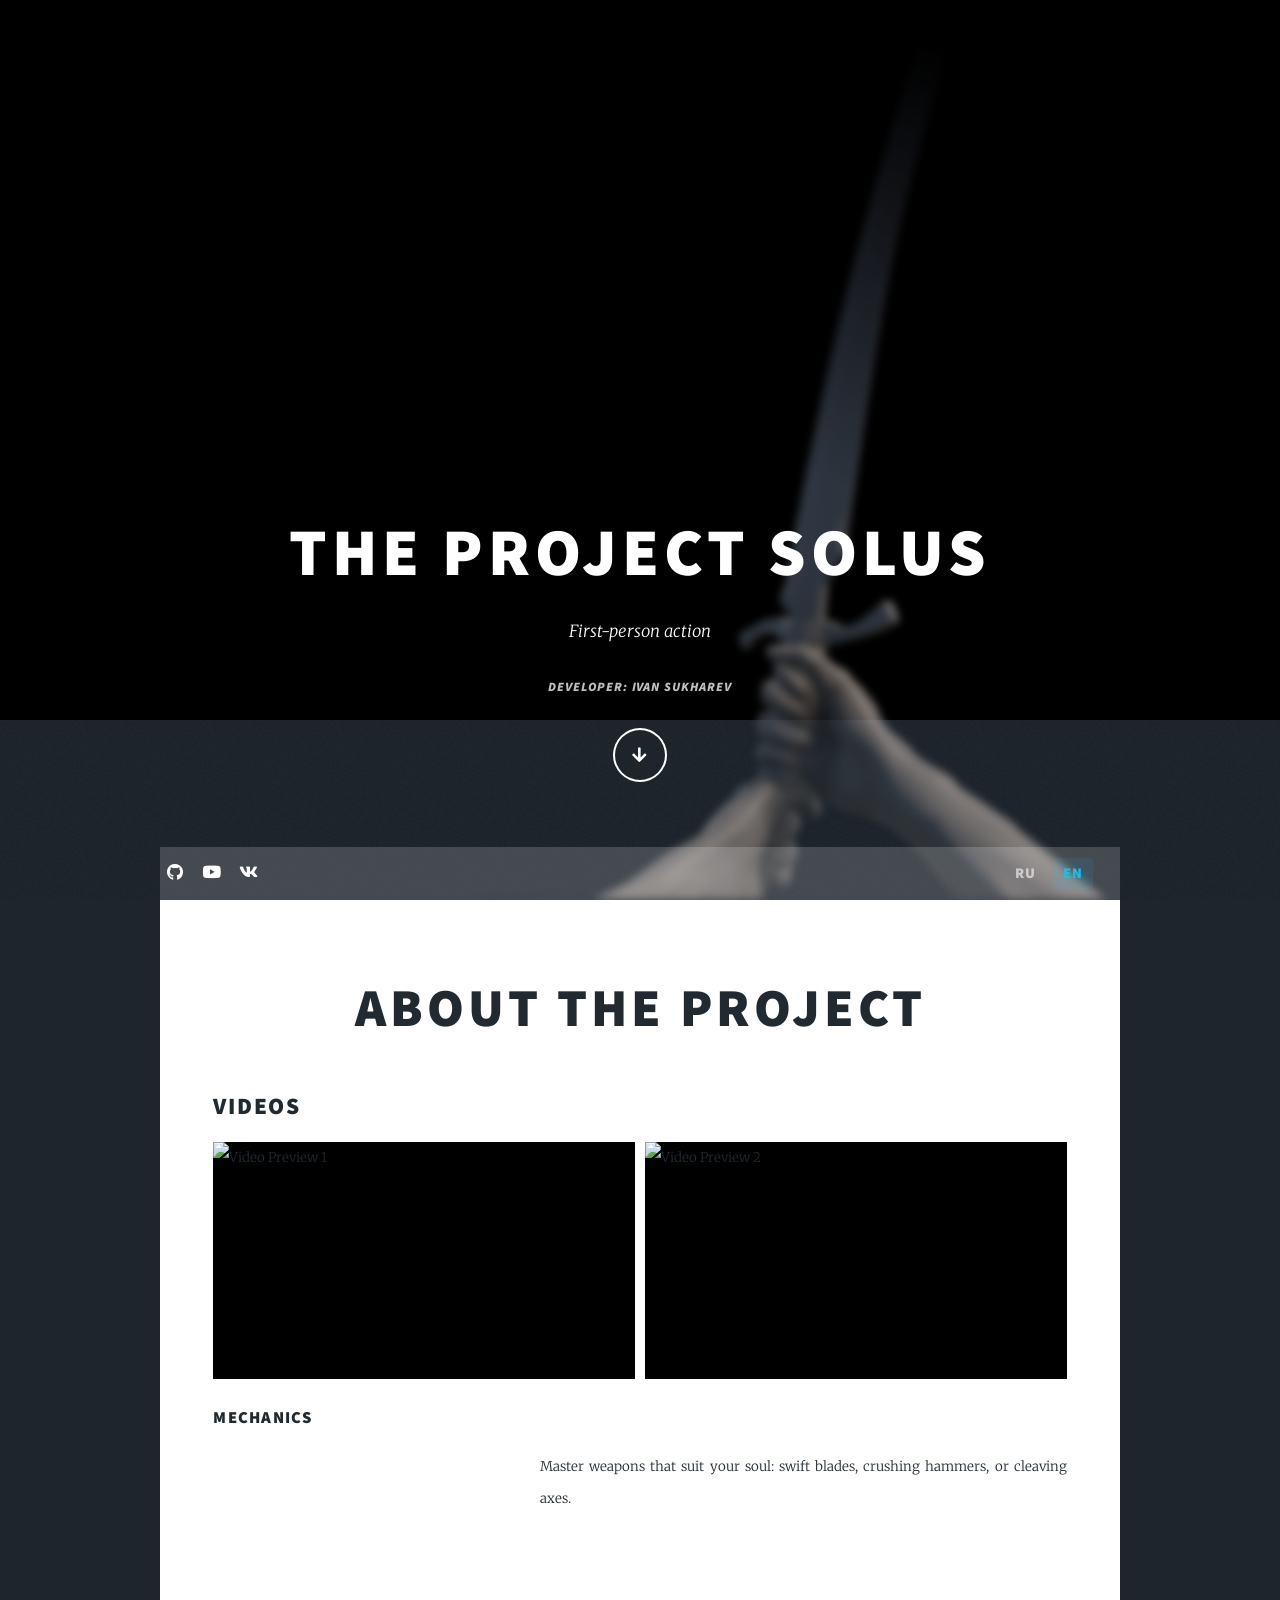
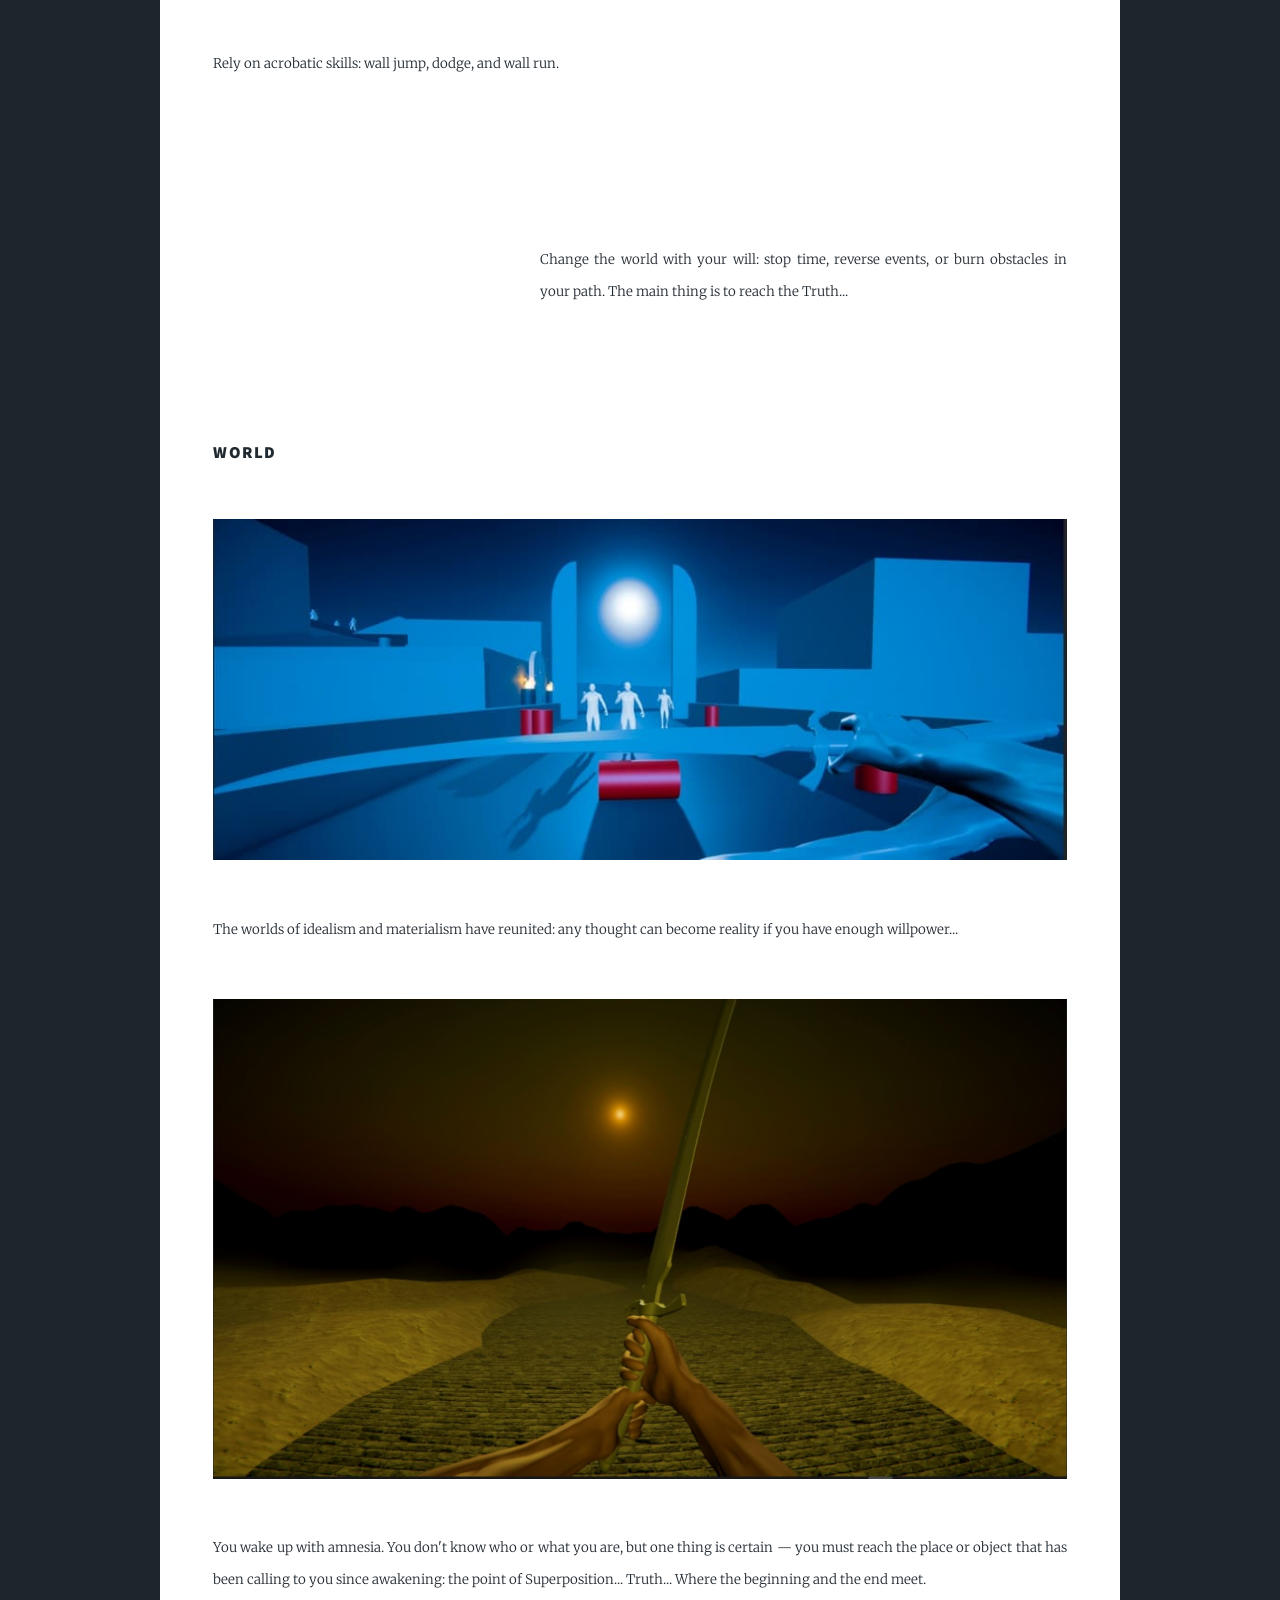
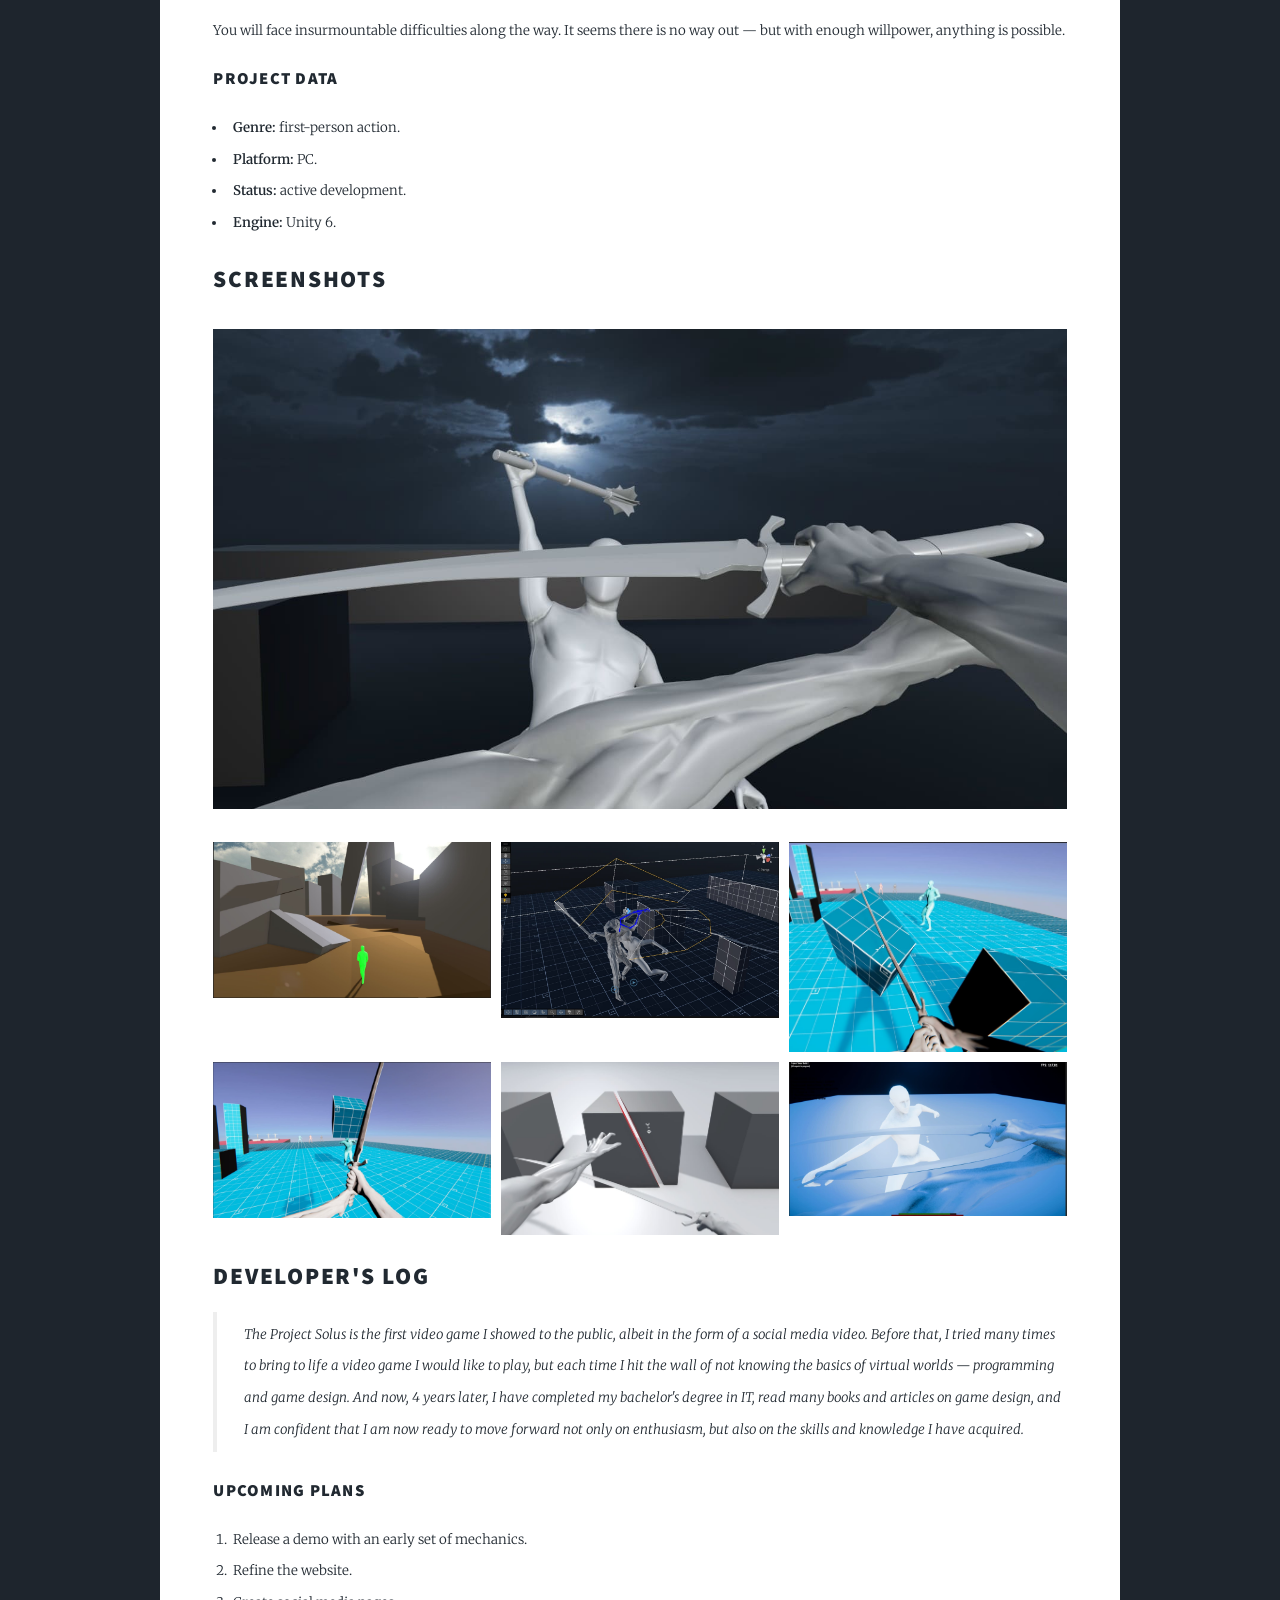
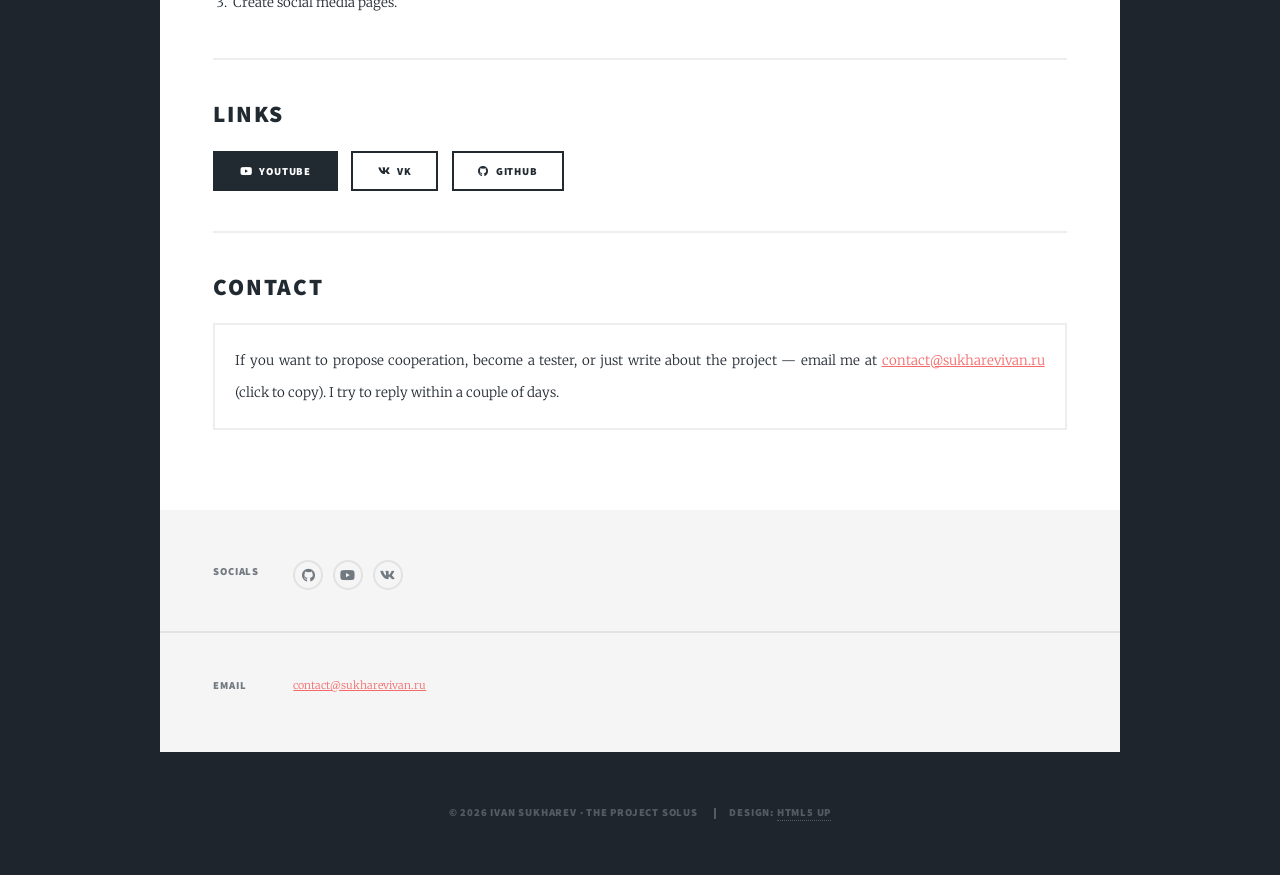
==== commit b9e039ec: "Fix RU/EN language buttons for GitHub Pages." ====
--- a/en/index.html
+++ b/en/index.html
@@ -20,7 +20,7 @@
     <!-- Stylesheets -->
     <link rel="stylesheet" href="../assets/css/fontawesome-all.min.css" />
     <link rel="stylesheet" href="../assets/css/main.css" />
-    <link rel="stylesheet" href="../assets/css/custom.css" />
+    <link rel="stylesheet" href="../assets/css/custom.css?v=2" />
     
     <noscript><link rel="stylesheet" href="../assets/css/noscript.css" /></noscript>
 </head>
--- a/assets/css/custom.css
+++ b/assets/css/custom.css
@@ -134,64 +134,73 @@
     }
 }
 
-/* Language Switcher (i18n)
-   ========================================================================== */
+/* ==========================================================================
+   Navigation Fix & Language Switcher (i18n)
+   ========================================================================== */
+
+#nav {
+    justify-content: space-between !important;
+    overflow: visible !important; 
+}
+
+#nav ul {
+    margin-bottom: 0 !important;
+    display: flex !important;
+    align-items: center !important;
+}
+
 .lang-switcher {
-    display: flex !important;
-    align-items: center;
     margin-left: auto !important;
-    margin-bottom: 0 !important;
-    padding-left: 1rem;
-    list-style: none;
-    flex-shrink: 0;
-    position: relative;
-    z-index: 10;
-    gap: 0.5rem;
+    padding-left: 1rem !important;
+    list-style: none !important;
+    flex-shrink: 0 !important;
+    flex-wrap: nowrap !important; 
+    gap: 0.5rem !important;
 }
 
 .lang-switcher li {
     padding-left: 0 !important; 
-    display: inline-block;
-    margin-bottom: 0;
+    margin-bottom: 0 !important;
 }
 
 .lang-btn {
-    font-family: "Source Sans Pro", Helvetica, sans-serif;
-    font-weight: 900;
-    font-size: 1.1rem;
-    letter-spacing: 0.075em;
-    text-transform: uppercase;
+    font-family: "Source Sans Pro", Helvetica, sans-serif !important;
+    font-weight: 900 !important;
+    font-size: 1.1rem !important;
+    letter-spacing: 0.075em !important;
+    text-transform: uppercase !important;
     color: rgba(255, 255, 255, 0.6) !important;
     border-bottom: none !important;
-    transition: all 0.2s ease-in-out;
-    white-space: nowrap;
+    transition: all 0.2s ease-in-out !important;
+    white-space: nowrap !important;
     
-    display: inline-flex;
-    align-items: center;
-    justify-content: center;
-    padding: 0.5rem 0.75rem;
-    border-radius: 4px;
+    display: inline-flex !important;
+    align-items: center !important;
+    justify-content: center !important;
+    padding: 0.5rem 0.75rem !important;
+    border-radius: 4px !important;
+    line-height: 1.2 !important;
 }
 
 .lang-btn:hover {
     color: #ffffff !important;
-    background: rgba(255, 255, 255, 0.1);
+    background: rgba(255, 255, 255, 0.1) !important;
 }
 
 .lang-btn.active {
     color: #18bfef !important;
-    pointer-events: none;
-    background: rgba(24, 191, 239, 0.1);
+    pointer-events: none !important;
+    background: rgba(24, 191, 239, 0.1) !important;
 }
 
 @media screen and (max-width: 980px) {
     .lang-switcher {
         margin-left: 0.5rem !important;
-        padding-left: 0;
+        padding-left: 0 !important;
     }
     
     .lang-btn {
-        font-size: 1rem;
-        padding: 0.4rem 0.6rem;
+        font-size: 1rem !important;
+        padding: 0.4rem 0.6rem !important;
     }
 }
